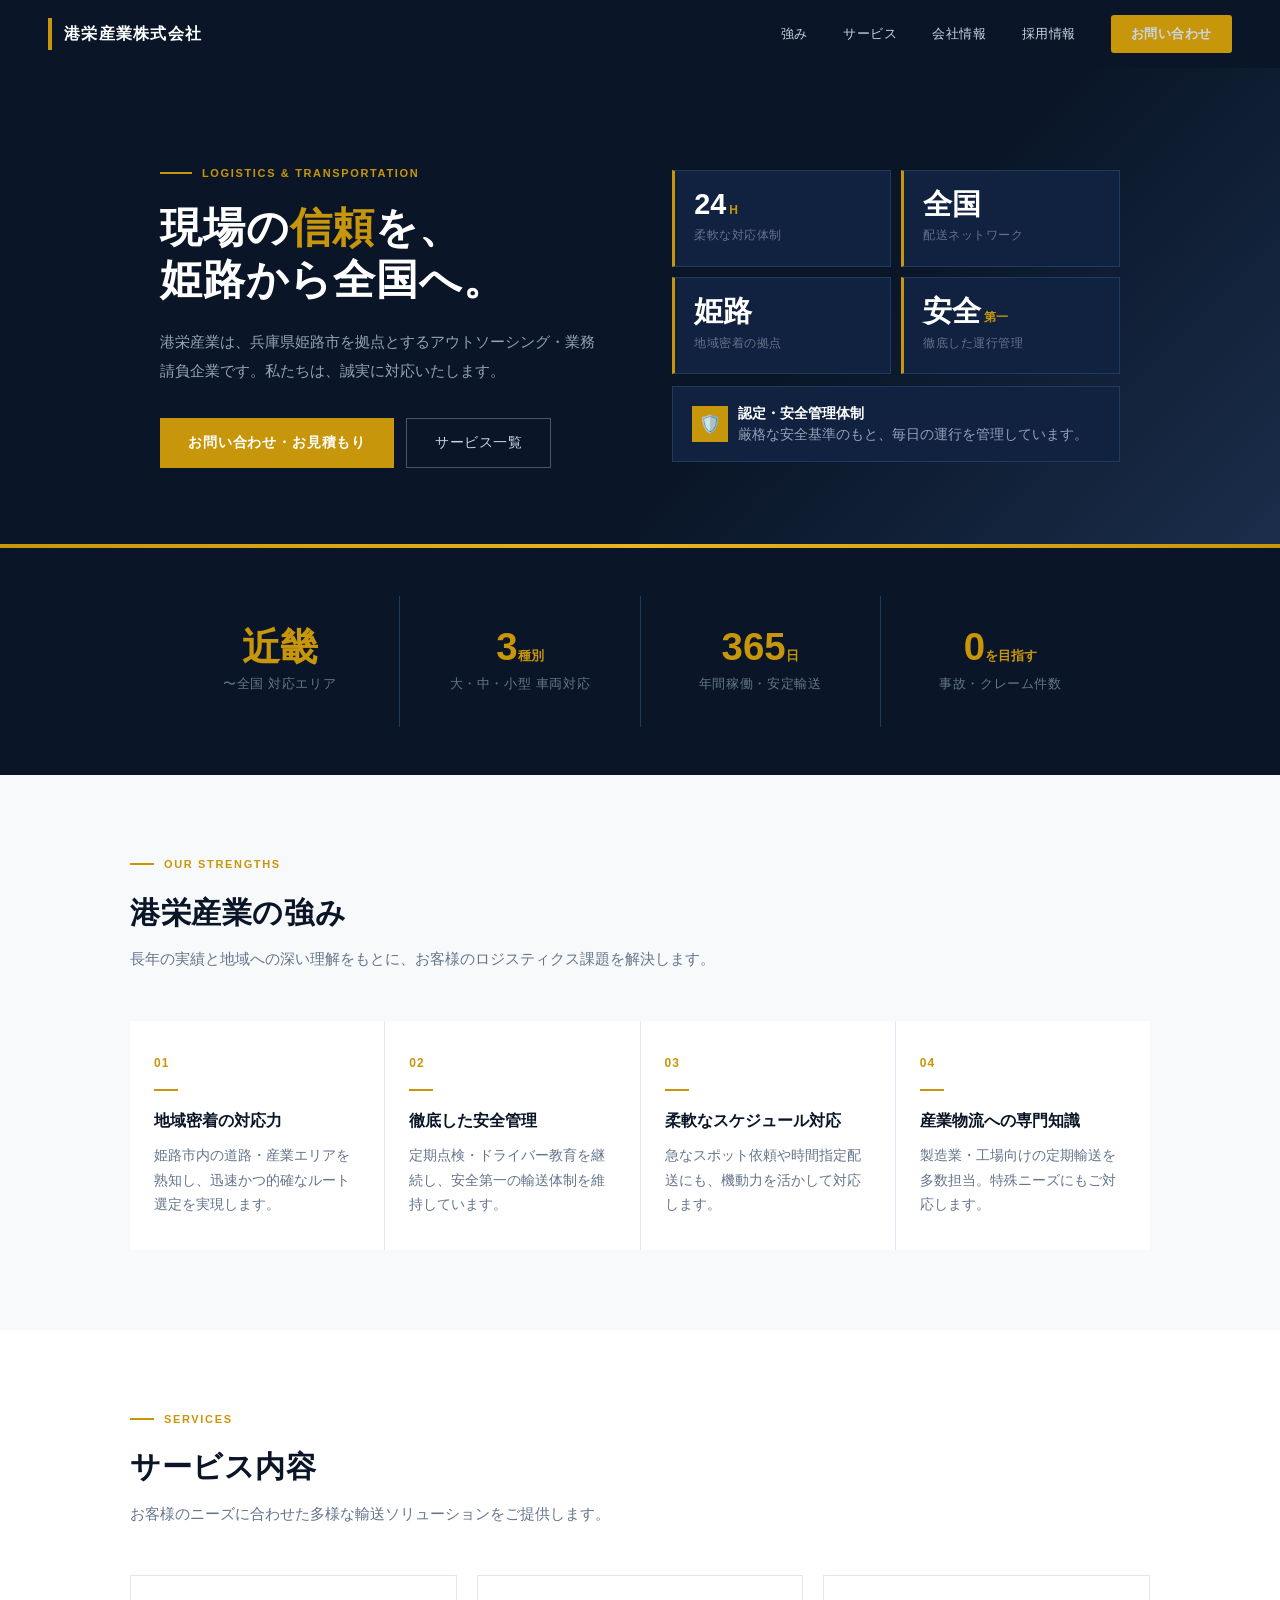
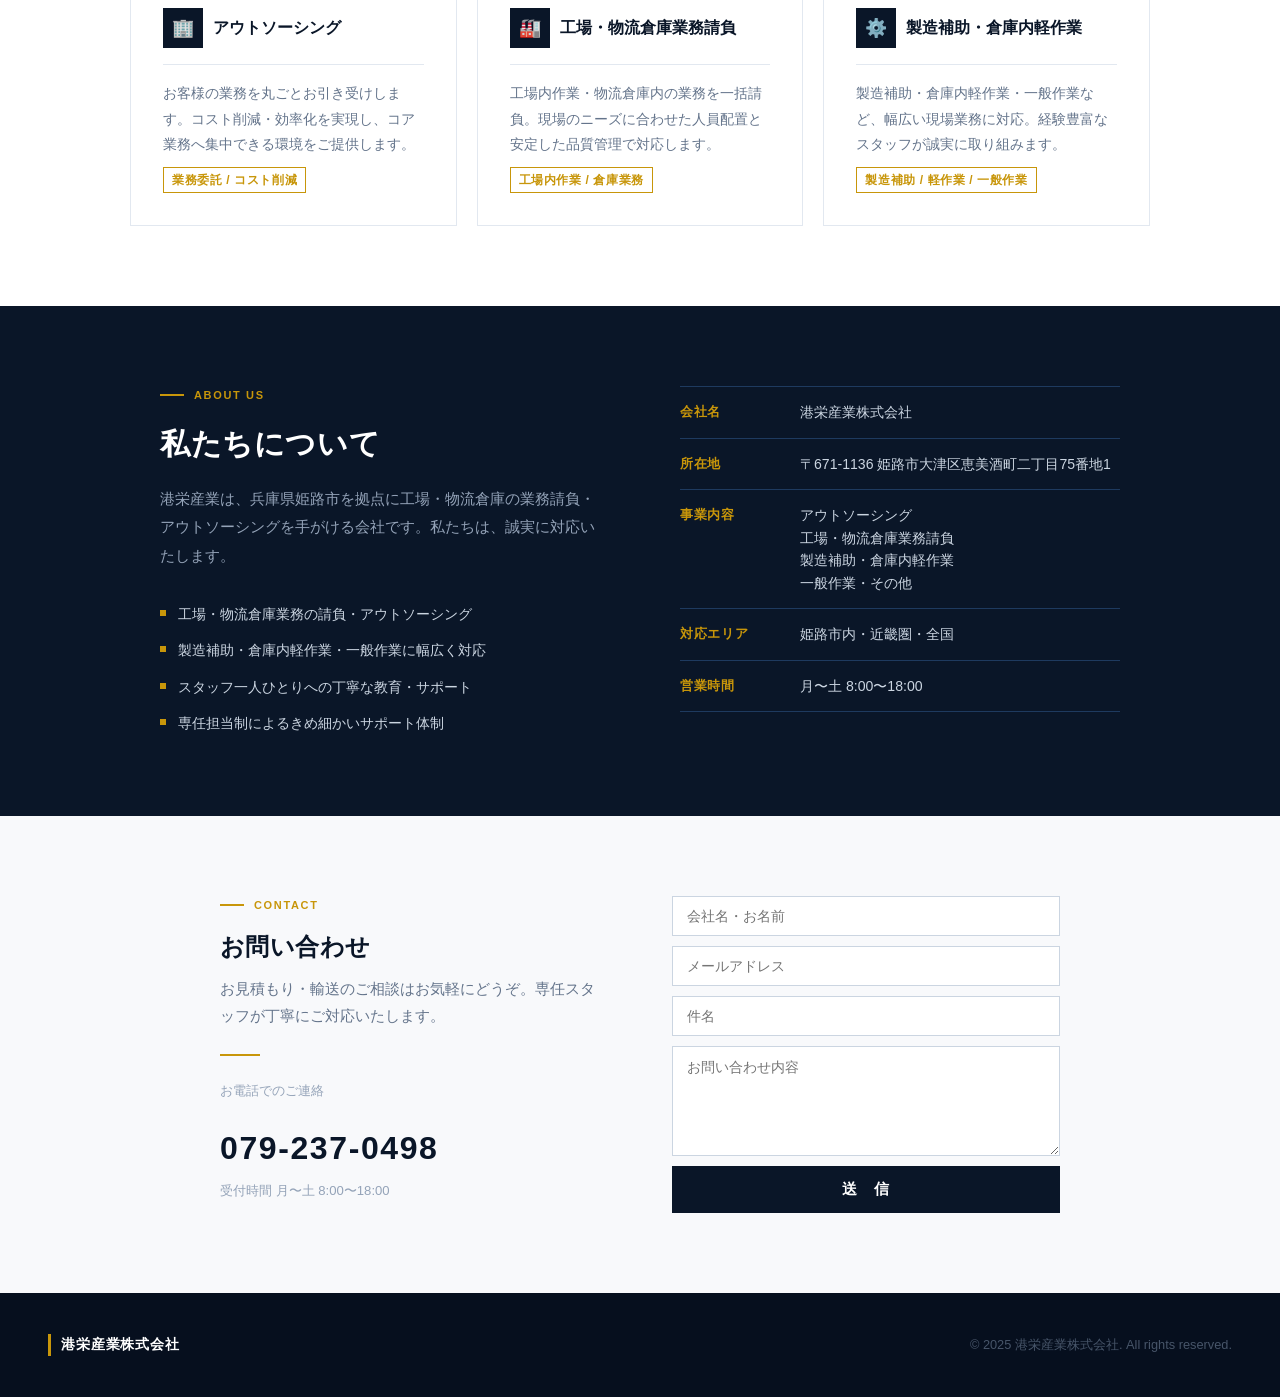
==== index.html @ df66985c "会社情報・サービス内容更新、採用ページをナビに追加" ====
<!DOCTYPE html>
<html lang="ja">
<head>
<meta charset="UTF-8">
<meta name="viewport" content="width=device-width, initial-scale=1.0">
<title>港栄産業株式会社</title>
<style>
*{margin:0;padding:0;box-sizing:border-box}
body{font-family:'Hiragino Kaku Gothic ProN','Meiryo',sans-serif;color:#1a1a1a;background:#fff;font-size:15px;line-height:1.7}
a{text-decoration:none;color:inherit}

/* NAV */
nav{position:sticky;top:0;z-index:100;background:#0A1628;display:flex;align-items:center;justify-content:space-between;padding:0 3rem;height:68px}
.nav-logo{display:flex;align-items:center;gap:12px}
.nav-logo .bar{width:4px;height:32px;background:#C8960A}
.nav-logo span{font-size:16px;font-weight:700;color:#fff;letter-spacing:.08em}
.nav-links{display:flex;gap:2.2rem;align-items:center}
.nav-links a{font-size:13px;color:#CBD5E1;letter-spacing:.04em;transition:color .2s}
.nav-links a:hover{color:#fff}
.nav-cta{background:#C8960A;color:#fff;padding:8px 20px;border-radius:3px;font-size:13px;font-weight:700;letter-spacing:.04em;transition:background .2s}
.nav-cta:hover{background:#A87808;color:#fff}

/* HERO */
.hero{background:#0A1628;padding:6rem 3rem 5rem;position:relative;overflow:hidden}
.hero-bg-lines{position:absolute;inset:0;opacity:.06}
.hero-accent{position:absolute;top:0;right:0;width:50%;height:100%;background:linear-gradient(135deg,transparent 40%,#1a2d4a 100%)}
.hero-stripe{position:absolute;bottom:0;left:0;right:0;height:4px;background:linear-gradient(90deg,#C8960A 0%,#E8B420 50%,#C8960A 100%)}
.hero-inner{position:relative;z-index:1;max-width:960px;margin:0 auto;display:grid;grid-template-columns:1fr 1fr;gap:4rem;align-items:center}
.hero-eyebrow{display:flex;align-items:center;gap:10px;margin-bottom:1.2rem}
.hero-eyebrow span{font-size:11px;color:#C8960A;font-weight:700;letter-spacing:.15em;text-transform:uppercase}
.hero-eyebrow::before{content:'';display:block;width:32px;height:2px;background:#C8960A}
.hero h1{font-size:2.6rem;font-weight:800;line-height:1.25;color:#fff;letter-spacing:.02em;margin-bottom:1.4rem}
.hero h1 em{color:#C8960A;font-style:normal}
.hero-desc{font-size:.95rem;color:#94A3B8;line-height:1.9;margin-bottom:2rem}
.hero-btns{display:flex;gap:12px;flex-wrap:wrap}
.btn-gold{background:#C8960A;color:#fff;padding:13px 28px;font-size:14px;font-weight:700;letter-spacing:.06em;border:none;cursor:pointer;transition:background .2s}
.btn-gold:hover{background:#A87808}
.btn-ghost{border:1px solid #475569;color:#CBD5E1;padding:12px 28px;font-size:14px;letter-spacing:.04em;transition:border-color .2s,color .2s}
.btn-ghost:hover{border-color:#CBD5E1;color:#fff}
.hero-visual{display:flex;flex-direction:column;gap:12px}
.hero-stat-cards{display:grid;grid-template-columns:1fr 1fr;gap:10px}
.hsc{background:#112240;border:1px solid #1E3A5F;padding:1.2rem;border-left:3px solid #C8960A}
.hsc-num{font-size:1.8rem;font-weight:800;color:#fff;line-height:1}
.hsc-unit{font-size:.75rem;color:#C8960A;font-weight:700;margin-left:3px}
.hsc-label{font-size:.78rem;color:#64748B;margin-top:4px;letter-spacing:.04em}
.hero-badge-row{background:#112240;border:1px solid #1E3A5F;padding:1rem 1.2rem;display:flex;align-items:center;gap:10px}
.hbr-icon{width:36px;height:36px;background:#C8960A;display:flex;align-items:center;justify-content:center;font-size:18px;flex-shrink:0}
.hbr-text{font-size:.85rem;color:#94A3B8;line-height:1.5}
.hbr-text strong{color:#fff;display:block;font-size:.9rem}

/* DIVIDER */
.divider-bar{height:4px;background:#0A1628}

/* SECTION BASE */
section{padding:5rem 3rem}
.section-eyebrow{display:flex;align-items:center;gap:10px;margin-bottom:.8rem}
.section-eyebrow span{font-size:11px;color:#C8960A;font-weight:700;letter-spacing:.15em;text-transform:uppercase}
.section-eyebrow::before{content:'';display:block;width:24px;height:2px;background:#C8960A}
.section-title{font-size:1.9rem;font-weight:800;color:#0A1628;margin-bottom:.5rem;letter-spacing:.02em}
.section-sub{font-size:.93rem;color:#64748B;line-height:1.8}
.inner{max-width:1020px;margin:0 auto}

/* NUMBERS BAND */
.numbers-band{background:#0A1628;padding:3rem}
.numbers-inner{max-width:960px;margin:0 auto;display:grid;grid-template-columns:repeat(4,1fr);gap:1px;background:#1E3A5F}
.nb-item{background:#0A1628;padding:2rem 1.5rem;text-align:center}
.nb-num{font-size:2.4rem;font-weight:800;color:#C8960A;line-height:1}
.nb-unit{font-size:.8rem;color:#C8960A;font-weight:700}
.nb-label{font-size:.8rem;color:#64748B;margin-top:6px;letter-spacing:.05em}

/* FEATURES */
.features{background:#F8F9FB}
.features-grid{display:grid;grid-template-columns:repeat(4,1fr);gap:1px;background:#E2E8F0;margin-top:3rem}
.fc{background:#fff;padding:2rem 1.5rem}
.fc-num{font-size:.75rem;font-weight:800;color:#C8960A;letter-spacing:.1em;margin-bottom:1rem}
.fc-title{font-size:1rem;font-weight:700;color:#0A1628;margin-bottom:.6rem}
.fc-desc{font-size:.85rem;color:#64748B;line-height:1.8}
.fc-line{width:24px;height:2px;background:#C8960A;margin-bottom:1rem}

/* SERVICES */
.services{background:#fff}
.services-grid{display:grid;grid-template-columns:repeat(3,1fr);gap:20px;margin-top:3rem}
.sv{border:1px solid #E2E8F0;padding:2rem}
.sv-head{display:flex;align-items:center;gap:10px;margin-bottom:1rem;padding-bottom:1rem;border-bottom:1px solid #E2E8F0}
.sv-icon{width:40px;height:40px;background:#0A1628;display:flex;align-items:center;justify-content:center;font-size:18px;flex-shrink:0}
.sv-name{font-size:1rem;font-weight:700;color:#0A1628;line-height:1.3}
.sv-desc{font-size:.87rem;color:#64748B;line-height:1.8}
.sv-tag{display:inline-block;font-size:.75rem;font-weight:700;color:#C8960A;border:1px solid #C8960A;padding:2px 8px;margin-top:10px;letter-spacing:.05em}

/* ABOUT */
.about{background:#0A1628;padding:5rem 3rem}
.about-inner{max-width:960px;margin:0 auto;display:grid;grid-template-columns:1fr 1fr;gap:5rem;align-items:start}
.about .section-eyebrow span{color:#C8960A}
.about .section-eyebrow::before{background:#C8960A}
.about .section-title{color:#fff}
.about-desc{font-size:.93rem;color:#94A3B8;line-height:1.9;margin-top:1rem}
.about-list{margin-top:2rem;display:flex;flex-direction:column;gap:12px}
.al-item{display:flex;gap:12px;align-items:flex-start}
.al-dot{width:6px;height:6px;background:#C8960A;margin-top:8px;flex-shrink:0}
.al-text{font-size:.9rem;color:#CBD5E1;line-height:1.7}
.about-table{border-top:1px solid #1E3A5F}
.at-row{display:grid;grid-template-columns:120px 1fr;border-bottom:1px solid #1E3A5F;padding:14px 0}
.at-th{font-size:.82rem;color:#C8960A;font-weight:700;letter-spacing:.05em}
.at-td{font-size:.88rem;color:#CBD5E1;line-height:1.6}

/* CONTACT */
.contact{background:#F8F9FB;padding:5rem 3rem}
.contact-inner{max-width:840px;margin:0 auto;display:grid;grid-template-columns:1fr 1fr;gap:4rem;align-items:start}
.contact-info .section-title{font-size:1.5rem}
.contact-tel{font-size:2rem;font-weight:800;color:#0A1628;margin:1.2rem 0 .3rem;letter-spacing:.05em}
.contact-tel-sub{font-size:.82rem;color:#94A3B8}
.contact-divider{width:40px;height:2px;background:#C8960A;margin:1.5rem 0}
.form-group{display:flex;flex-direction:column;gap:10px}
.form-group input,.form-group textarea{padding:11px 14px;border:1px solid #CBD5E1;font-size:.9rem;font-family:inherit;color:#1a1a1a;background:#fff;transition:border-color .2s;border-radius:0}
.form-group input:focus,.form-group textarea:focus{outline:none;border-color:#0A1628}
.form-group textarea{height:110px;resize:vertical}
.form-submit{background:#0A1628;color:#fff;padding:13px;font-size:.95rem;font-weight:700;letter-spacing:.06em;cursor:pointer;border:none;width:100%;transition:background .2s}
.form-submit:hover{background:#C8960A}

/* FOOTER */
footer{background:#060F1E;color:#475569;padding:2.5rem 3rem;display:flex;justify-content:space-between;align-items:center;flex-wrap:wrap;gap:1rem}
.f-logo{display:flex;align-items:center;gap:10px}
.f-bar{width:3px;height:22px;background:#C8960A}
.f-name{font-size:14px;font-weight:700;color:#fff;letter-spacing:.06em}
.f-copy{font-size:.8rem}

@media(max-width:768px){
  .hero-inner,.about-inner,.contact-inner{grid-template-columns:1fr}
  .numbers-inner{grid-template-columns:repeat(2,1fr)}
  .features-grid{grid-template-columns:1fr 1fr}
  .services-grid{grid-template-columns:1fr}
  nav .nav-links{display:none}
  .hero{padding:4rem 1.5rem 3.5rem}
  section{padding:3.5rem 1.5rem}
}
</style>
</head>
<body>

<!-- NAV -->
<nav>
  <div class="nav-logo">
    <div class="bar"></div>
    <span>港栄産業株式会社</span>
  </div>
  <div class="nav-links">
    <a href="#features">強み</a>
    <a href="#services">サービス</a>
    <a href="#about">会社情報</a>
    <a href="recruit.html">採用情報</a>
    <a href="#contact" class="nav-cta">お問い合わせ</a>
  </div>
</nav>

<!-- HERO -->
<div class="hero">
  <div class="hero-accent"></div>
  <div class="hero-stripe"></div>
  <div class="hero-inner">
    <div>
      <div class="hero-eyebrow"><span>Logistics &amp; Transportation</span></div>
      <h1>現場の<em>信頼</em>を、<br>姫路から全国へ。</h1>
      <p class="hero-desc">港栄産業は、兵庫県姫路市を拠点とするアウトソーシング・業務請負企業です。私たちは、誠実に対応いたします。</p>
      <div class="hero-btns">
        <a href="#contact" class="btn-gold">お問い合わせ・お見積もり</a>
        <a href="#services" class="btn-ghost">サービス一覧</a>
      </div>
    </div>
    <div class="hero-visual">
      <div class="hero-stat-cards">
        <div class="hsc">
          <div><span class="hsc-num">24</span><span class="hsc-unit">H</span></div>
          <div class="hsc-label">柔軟な対応体制</div>
        </div>
        <div class="hsc">
          <div><span class="hsc-num">全国</span></div>
          <div class="hsc-label">配送ネットワーク</div>
        </div>
        <div class="hsc">
          <div><span class="hsc-num">姫路</span></div>
          <div class="hsc-label">地域密着の拠点</div>
        </div>
        <div class="hsc">
          <div><span class="hsc-num">安全</span><span class="hsc-unit">第一</span></div>
          <div class="hsc-label">徹底した運行管理</div>
        </div>
      </div>
      <div class="hero-badge-row">
        <div class="hbr-icon">🛡️</div>
        <div class="hbr-text"><strong>認定・安全管理体制</strong>厳格な安全基準のもと、毎日の運行を管理しています。</div>
      </div>
    </div>
  </div>
</div>

<!-- NUMBERS BAND -->
<div class="numbers-band">
  <div class="numbers-inner">
    <div class="nb-item">
      <div><span class="nb-num">近畿</span></div>
      <div class="nb-label">〜全国 対応エリア</div>
    </div>
    <div class="nb-item">
      <div><span class="nb-num">3</span><span class="nb-unit">種別</span></div>
      <div class="nb-label">大・中・小型 車両対応</div>
    </div>
    <div class="nb-item">
      <div><span class="nb-num">365</span><span class="nb-unit">日</span></div>
      <div class="nb-label">年間稼働・安定輸送</div>
    </div>
    <div class="nb-item">
      <div><span class="nb-num">0</span><span class="nb-unit">を目指す</span></div>
      <div class="nb-label">事故・クレーム件数</div>
    </div>
  </div>
</div>

<!-- FEATURES -->
<section class="features" id="features">
  <div class="inner">
    <div class="section-eyebrow"><span>Our Strengths</span></div>
    <h2 class="section-title">港栄産業の強み</h2>
    <p class="section-sub">長年の実績と地域への深い理解をもとに、お客様のロジスティクス課題を解決します。</p>
    <div class="features-grid">
      <div class="fc">
        <div class="fc-num">01</div>
        <div class="fc-line"></div>
        <div class="fc-title">地域密着の対応力</div>
        <div class="fc-desc">姫路市内の道路・産業エリアを熟知し、迅速かつ的確なルート選定を実現します。</div>
      </div>
      <div class="fc">
        <div class="fc-num">02</div>
        <div class="fc-line"></div>
        <div class="fc-title">徹底した安全管理</div>
        <div class="fc-desc">定期点検・ドライバー教育を継続し、安全第一の輸送体制を維持しています。</div>
      </div>
      <div class="fc">
        <div class="fc-num">03</div>
        <div class="fc-line"></div>
        <div class="fc-title">柔軟なスケジュール対応</div>
        <div class="fc-desc">急なスポット依頼や時間指定配送にも、機動力を活かして対応します。</div>
      </div>
      <div class="fc">
        <div class="fc-num">04</div>
        <div class="fc-line"></div>
        <div class="fc-title">産業物流への専門知識</div>
        <div class="fc-desc">製造業・工場向けの定期輸送を多数担当。特殊ニーズにもご対応します。</div>
      </div>
    </div>
  </div>
</section>

<!-- SERVICES -->
<section class="services" id="services">
  <div class="inner">
    <div class="section-eyebrow"><span>Services</span></div>
    <h2 class="section-title">サービス内容</h2>
    <p class="section-sub">お客様のニーズに合わせた多様な輸送ソリューションをご提供します。</p>
    <div class="services-grid">
      <div class="sv">
        <div class="sv-head">
          <div class="sv-icon">🏢</div>
          <div class="sv-name">アウトソーシング</div>
        </div>
        <div class="sv-desc">お客様の業務を丸ごとお引き受けします。コスト削減・効率化を実現し、コア業務へ集中できる環境をご提供します。</div>
        <div class="sv-tag">業務委託 / コスト削減</div>
      </div>
      <div class="sv">
        <div class="sv-head">
          <div class="sv-icon">🏭</div>
          <div class="sv-name">工場・物流倉庫業務請負</div>
        </div>
        <div class="sv-desc">工場内作業・物流倉庫内の業務を一括請負。現場のニーズに合わせた人員配置と安定した品質管理で対応します。</div>
        <div class="sv-tag">工場内作業 / 倉庫業務</div>
      </div>
      <div class="sv">
        <div class="sv-head">
          <div class="sv-icon">⚙️</div>
          <div class="sv-name">製造補助・倉庫内軽作業</div>
        </div>
        <div class="sv-desc">製造補助・倉庫内軽作業・一般作業など、幅広い現場業務に対応。経験豊富なスタッフが誠実に取り組みます。</div>
        <div class="sv-tag">製造補助 / 軽作業 / 一般作業</div>
      </div>
    </div>
  </div>
</section>

<!-- ABOUT -->
<section class="about" id="about">
  <div class="about-inner">
    <div>
      <div class="section-eyebrow"><span>About Us</span></div>
      <h2 class="section-title">私たちについて</h2>
      <p class="about-desc">港栄産業は、兵庫県姫路市を拠点に工場・物流倉庫の業務請負・アウトソーシングを手がける会社です。私たちは、誠実に対応いたします。</p>
      <div class="about-list">
        <div class="al-item"><div class="al-dot"></div><div class="al-text">工場・物流倉庫業務の請負・アウトソーシング</div></div>
        <div class="al-item"><div class="al-dot"></div><div class="al-text">製造補助・倉庫内軽作業・一般作業に幅広く対応</div></div>
        <div class="al-item"><div class="al-dot"></div><div class="al-text">スタッフ一人ひとりへの丁寧な教育・サポート</div></div>
        <div class="al-item"><div class="al-dot"></div><div class="al-text">専任担当制によるきめ細かいサポート体制</div></div>
      </div>
    </div>
    <div>
      <div class="about-table">
        <div class="at-row"><div class="at-th">会社名</div><div class="at-td">港栄産業株式会社</div></div>
        <div class="at-row"><div class="at-th">所在地</div><div class="at-td">〒671-1136 姫路市大津区恵美酒町二丁目75番地1</div></div>
        <div class="at-row"><div class="at-th">事業内容</div><div class="at-td">アウトソーシング<br>工場・物流倉庫業務請負<br>製造補助・倉庫内軽作業<br>一般作業・その他</div></div>
        <div class="at-row"><div class="at-th">対応エリア</div><div class="at-td">姫路市内・近畿圏・全国</div></div>
        <div class="at-row"><div class="at-th">営業時間</div><div class="at-td">月〜土 8:00〜18:00</div></div>
      </div>
    </div>
  </div>
</section>

<!-- CONTACT -->
<section class="contact" id="contact">
  <div class="contact-inner">
    <div class="contact-info">
      <div class="section-eyebrow"><span>Contact</span></div>
      <h2 class="section-title">お問い合わせ</h2>
      <p class="section-sub" style="margin-top:.5rem">お見積もり・輸送のご相談はお気軽にどうぞ。専任スタッフが丁寧にご対応いたします。</p>
      <div class="contact-divider"></div>
      <p style="font-size:.82rem;color:#94A3B8">お電話でのご連絡</p>
      <div class="contact-tel">079-237-0498</div>
      <div class="contact-tel-sub">受付時間 月〜土 8:00〜18:00</div>
    </div>
    <div>
      <div class="form-group">
        <input type="text" placeholder="会社名・お名前">
        <input type="email" placeholder="メールアドレス">
        <input type="text" placeholder="件名">
        <textarea placeholder="お問い合わせ内容"></textarea>
        <button class="form-submit">送　信</button>
      </div>
    </div>
  </div>
</section>

<!-- FOOTER -->
<footer>
  <div class="f-logo">
    <div class="f-bar"></div>
    <span class="f-name">港栄産業株式会社</span>
  </div>
  <div class="f-copy">© 2025 港栄産業株式会社. All rights reserved.</div>
</footer>

</body>
</html>
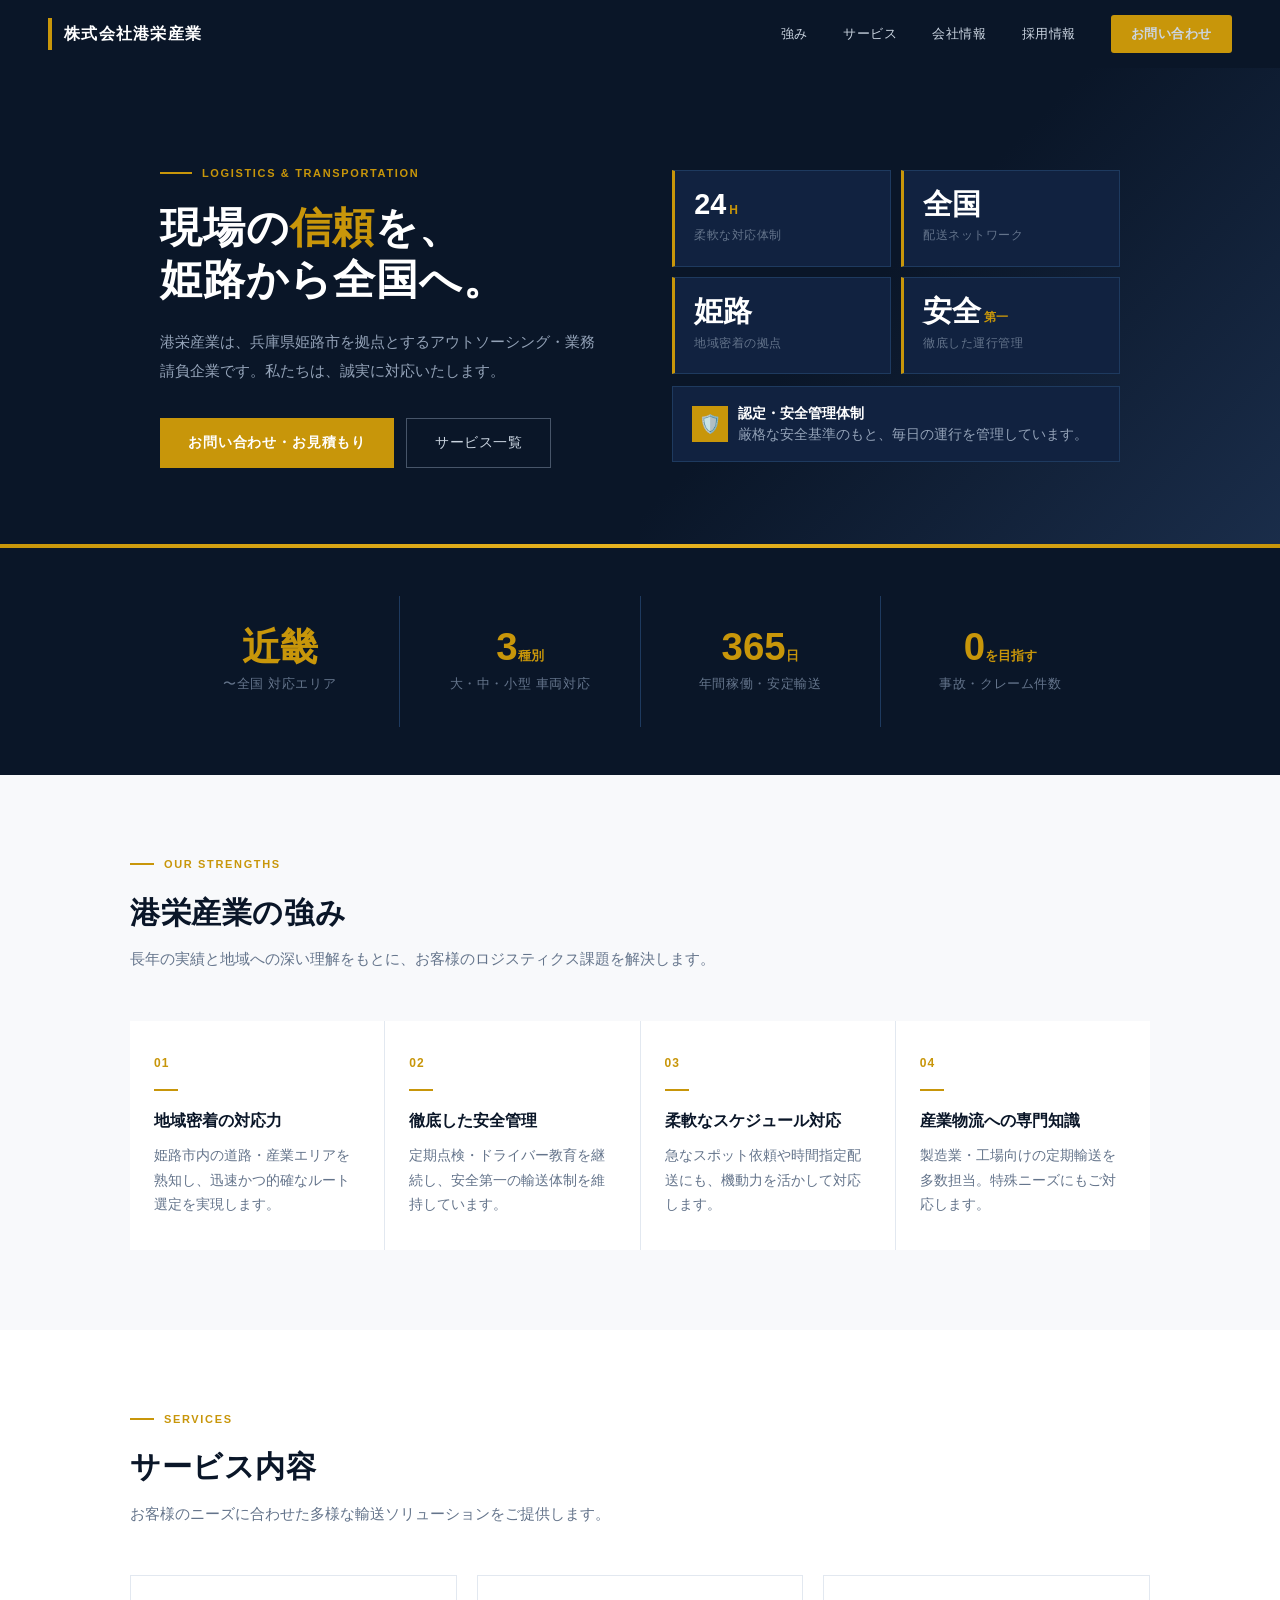
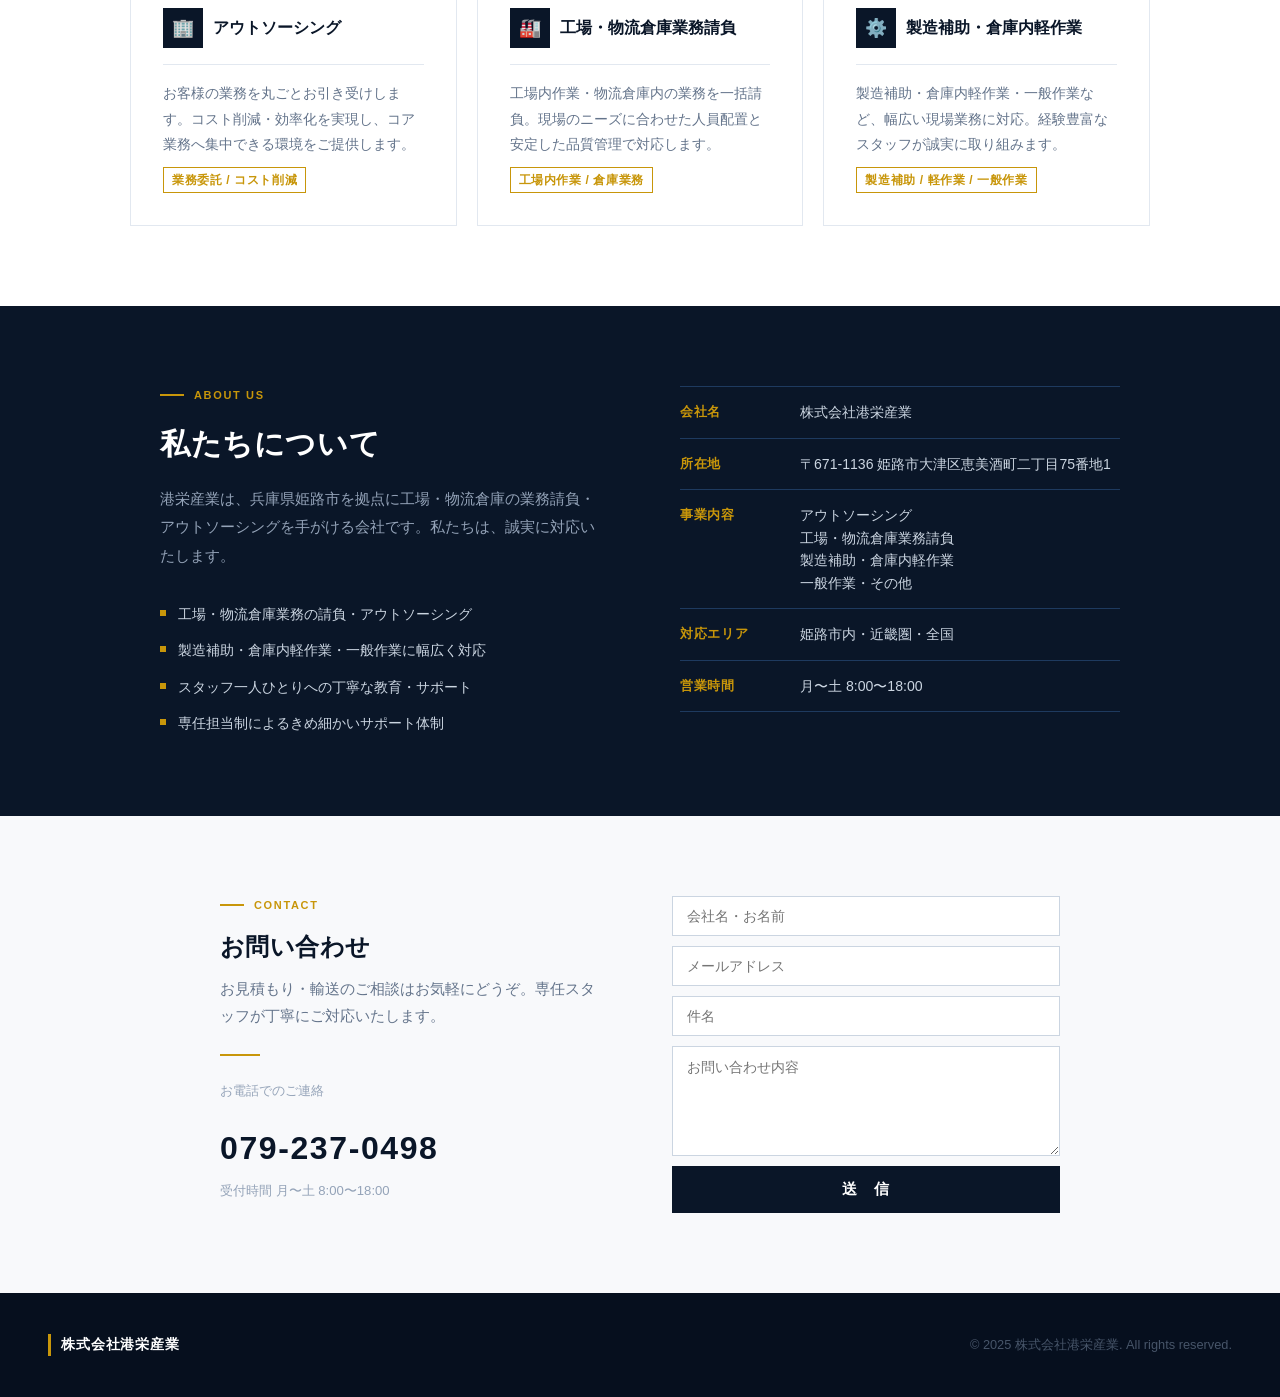
==== commit 4c84f955: "会社名を後株から前株に修正（港栄産業株式会社→株式会社港栄産業）" ====
--- a/index.html
+++ b/index.html
@@ -3,7 +3,7 @@
 <head>
 <meta charset="UTF-8">
 <meta name="viewport" content="width=device-width, initial-scale=1.0">
-<title>港栄産業株式会社</title>
+<title>株式会社港栄産業</title>
 <style>
 *{margin:0;padding:0;box-sizing:border-box}
 body{font-family:'Hiragino Kaku Gothic ProN','Meiryo',sans-serif;color:#1a1a1a;background:#fff;font-size:15px;line-height:1.7}
@@ -141,7 +141,7 @@
 <nav>
   <div class="nav-logo">
     <div class="bar"></div>
-    <span>港栄産業株式会社</span>
+    <span>株式会社港栄産業</span>
   </div>
   <div class="nav-links">
     <a href="#features">強み</a>
@@ -301,7 +301,7 @@
     </div>
     <div>
       <div class="about-table">
-        <div class="at-row"><div class="at-th">会社名</div><div class="at-td">港栄産業株式会社</div></div>
+        <div class="at-row"><div class="at-th">会社名</div><div class="at-td">株式会社港栄産業</div></div>
         <div class="at-row"><div class="at-th">所在地</div><div class="at-td">〒671-1136 姫路市大津区恵美酒町二丁目75番地1</div></div>
         <div class="at-row"><div class="at-th">事業内容</div><div class="at-td">アウトソーシング<br>工場・物流倉庫業務請負<br>製造補助・倉庫内軽作業<br>一般作業・その他</div></div>
         <div class="at-row"><div class="at-th">対応エリア</div><div class="at-td">姫路市内・近畿圏・全国</div></div>
@@ -339,9 +339,9 @@
 <footer>
   <div class="f-logo">
     <div class="f-bar"></div>
-    <span class="f-name">港栄産業株式会社</span>
-  </div>
-  <div class="f-copy">© 2025 港栄産業株式会社. All rights reserved.</div>
+    <span class="f-name">株式会社港栄産業</span>
+  </div>
+  <div class="f-copy">© 2025 株式会社港栄産業. All rights reserved.</div>
 </footer>
 
 </body>
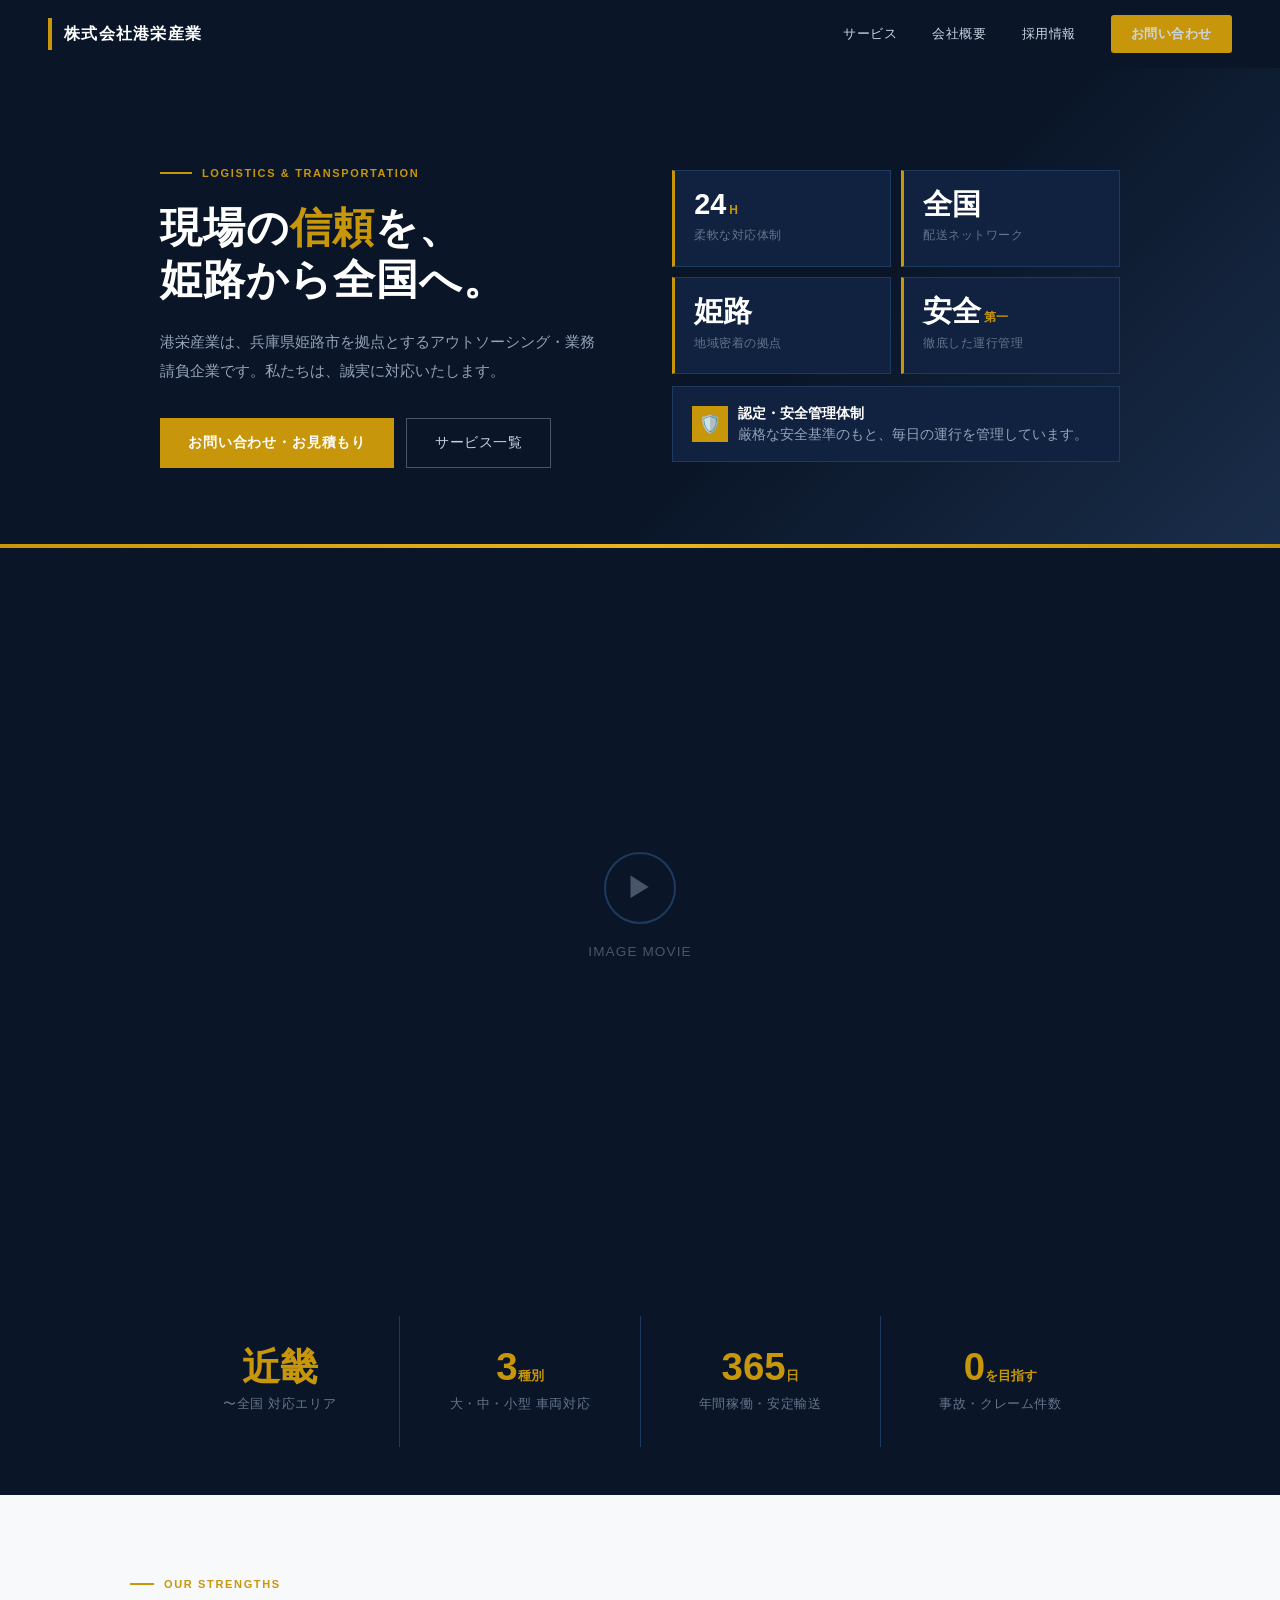
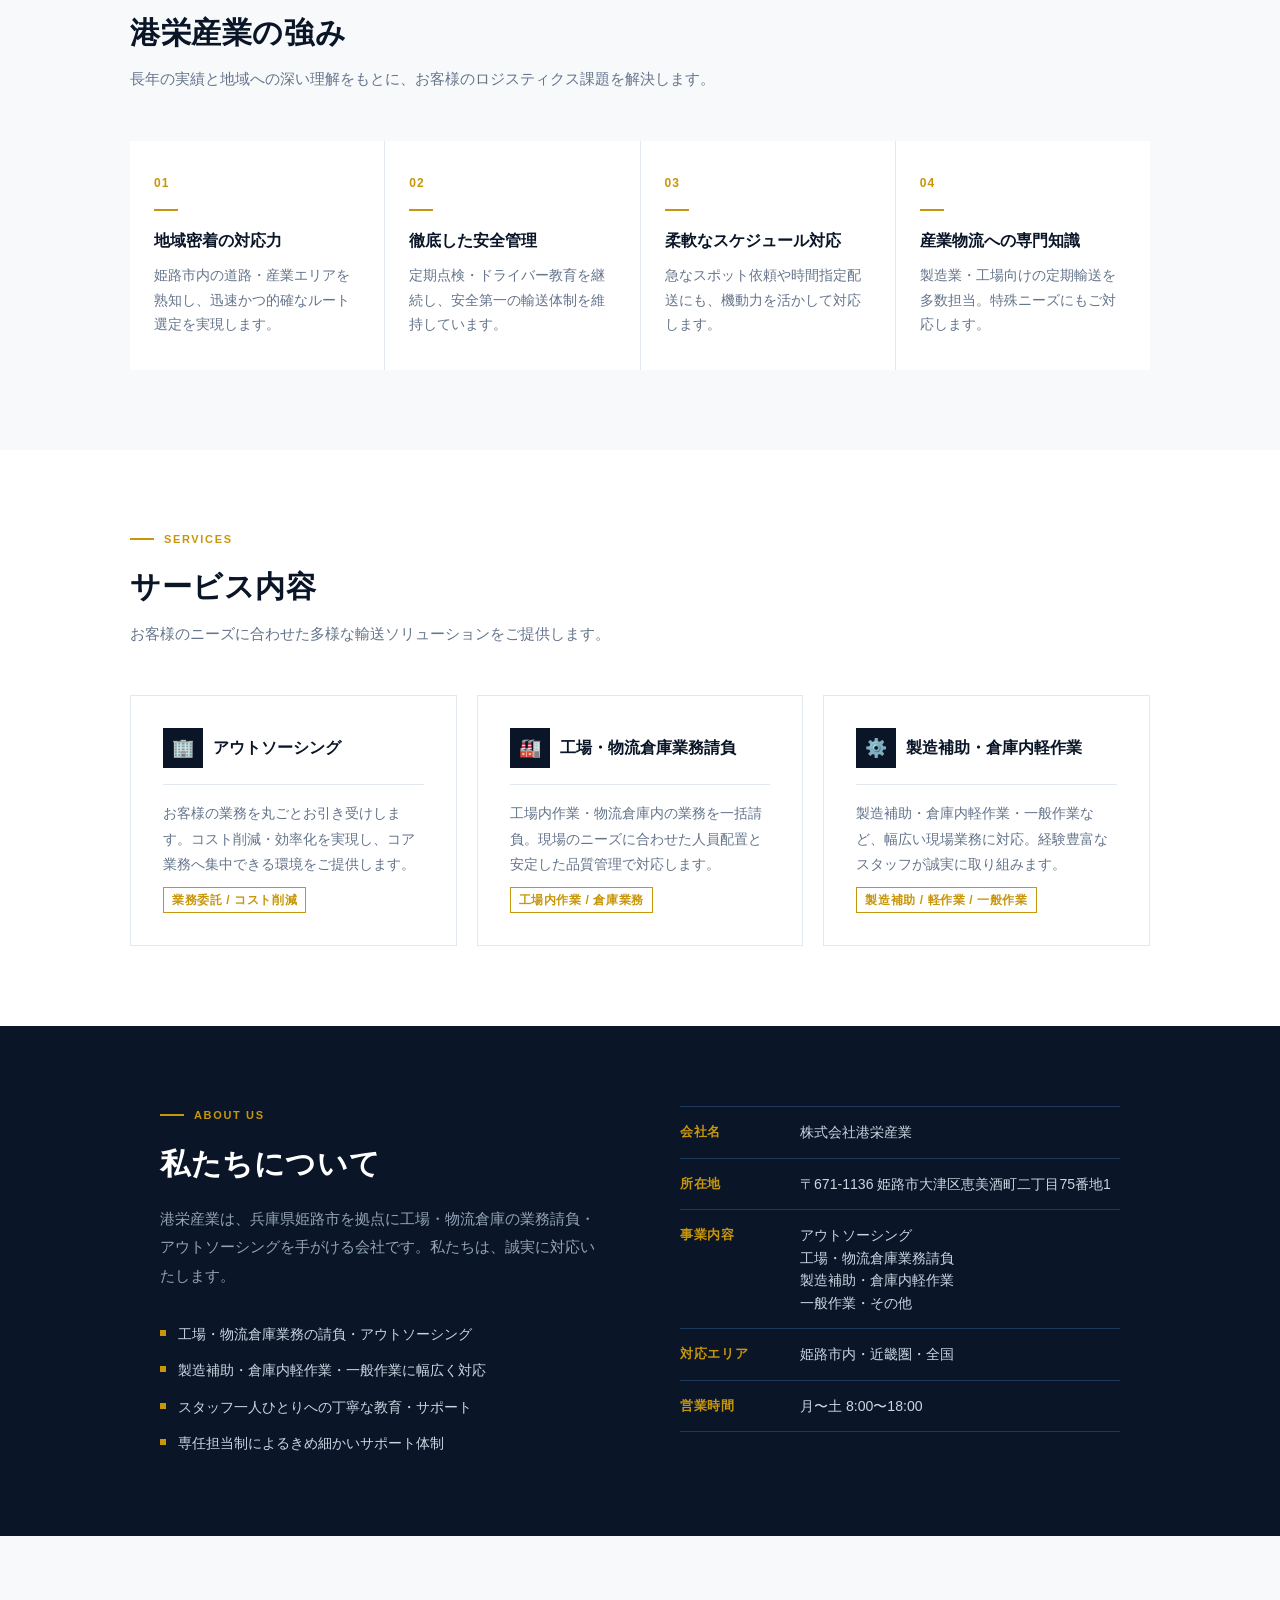
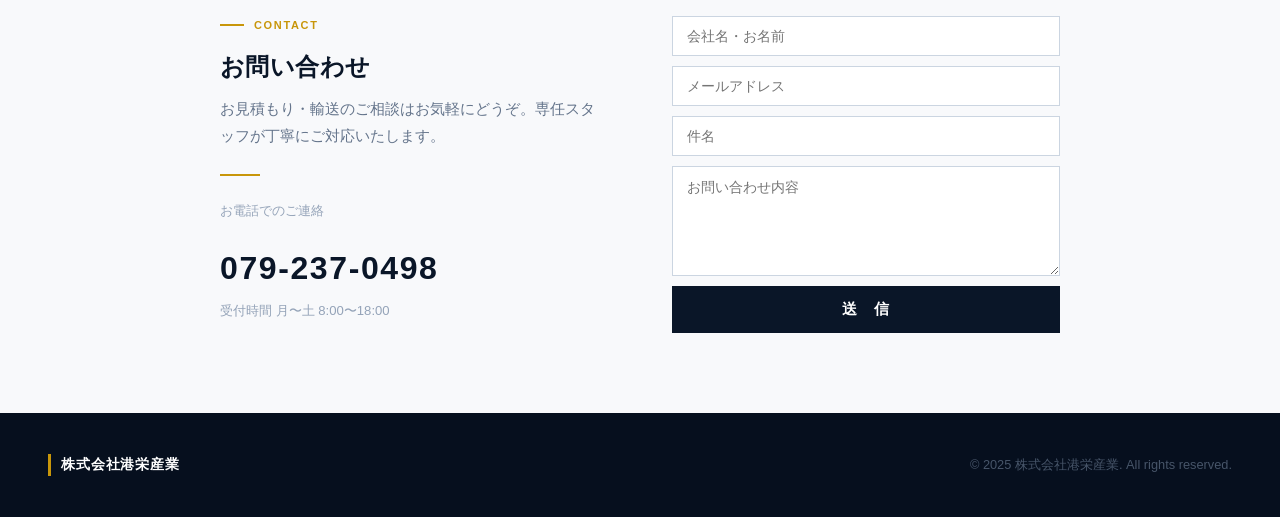
==== commit cf907545: "ナビゲーションをページリンクに統一、TOPにイメージ動画エリアを追加" ====
--- a/index.html
+++ b/index.html
@@ -48,6 +48,14 @@
 .hbr-text{font-size:.85rem;color:#94A3B8;line-height:1.5}
 .hbr-text strong{color:#fff;display:block;font-size:.9rem}
 
+/* VIDEO */
+.video-section{background:#060F1E;padding:0}
+.video-wrapper{position:relative;width:100%;aspect-ratio:16/9;background:#0A1628;overflow:hidden;display:flex;align-items:center;justify-content:center}
+.video-wrapper video{width:100%;height:100%;object-fit:cover;display:block}
+.video-placeholder{position:absolute;inset:0;display:flex;flex-direction:column;align-items:center;justify-content:center;gap:16px;color:#475569;pointer-events:none}
+.video-placeholder .vp-icon{width:72px;height:72px;border:2px solid #1E3A5F;border-radius:50%;display:flex;align-items:center;justify-content:center;font-size:28px}
+.video-placeholder p{font-size:.85rem;letter-spacing:.08em}
+
 /* DIVIDER */
 .divider-bar{height:4px;background:#0A1628}
 
@@ -144,11 +152,10 @@
     <span>株式会社港栄産業</span>
   </div>
   <div class="nav-links">
-    <a href="#features">強み</a>
-    <a href="#services">サービス</a>
-    <a href="#about">会社情報</a>
+    <a href="service.html">サービス</a>
+    <a href="company.html">会社概要</a>
     <a href="recruit.html">採用情報</a>
-    <a href="#contact" class="nav-cta">お問い合わせ</a>
+    <a href="contact.html" class="nav-cta">お問い合わせ</a>
   </div>
 </nav>
 
@@ -162,8 +169,8 @@
       <h1>現場の<em>信頼</em>を、<br>姫路から全国へ。</h1>
       <p class="hero-desc">港栄産業は、兵庫県姫路市を拠点とするアウトソーシング・業務請負企業です。私たちは、誠実に対応いたします。</p>
       <div class="hero-btns">
-        <a href="#contact" class="btn-gold">お問い合わせ・お見積もり</a>
-        <a href="#services" class="btn-ghost">サービス一覧</a>
+        <a href="contact.html" class="btn-gold">お問い合わせ・お見積もり</a>
+        <a href="service.html" class="btn-ghost">サービス一覧</a>
       </div>
     </div>
     <div class="hero-visual">
@@ -189,6 +196,18 @@
         <div class="hbr-icon">🛡️</div>
         <div class="hbr-text"><strong>認定・安全管理体制</strong>厳格な安全基準のもと、毎日の運行を管理しています。</div>
       </div>
+    </div>
+  </div>
+</div>
+
+<!-- VIDEO -->
+<div class="video-section">
+  <div class="video-wrapper">
+    <!-- 動画ファイルをここに配置してください -->
+    <!-- <video src="movie.mp4" autoplay muted loop playsinline></video> -->
+    <div class="video-placeholder">
+      <div class="vp-icon">▶</div>
+      <p>IMAGE MOVIE</p>
     </div>
   </div>
 </div>
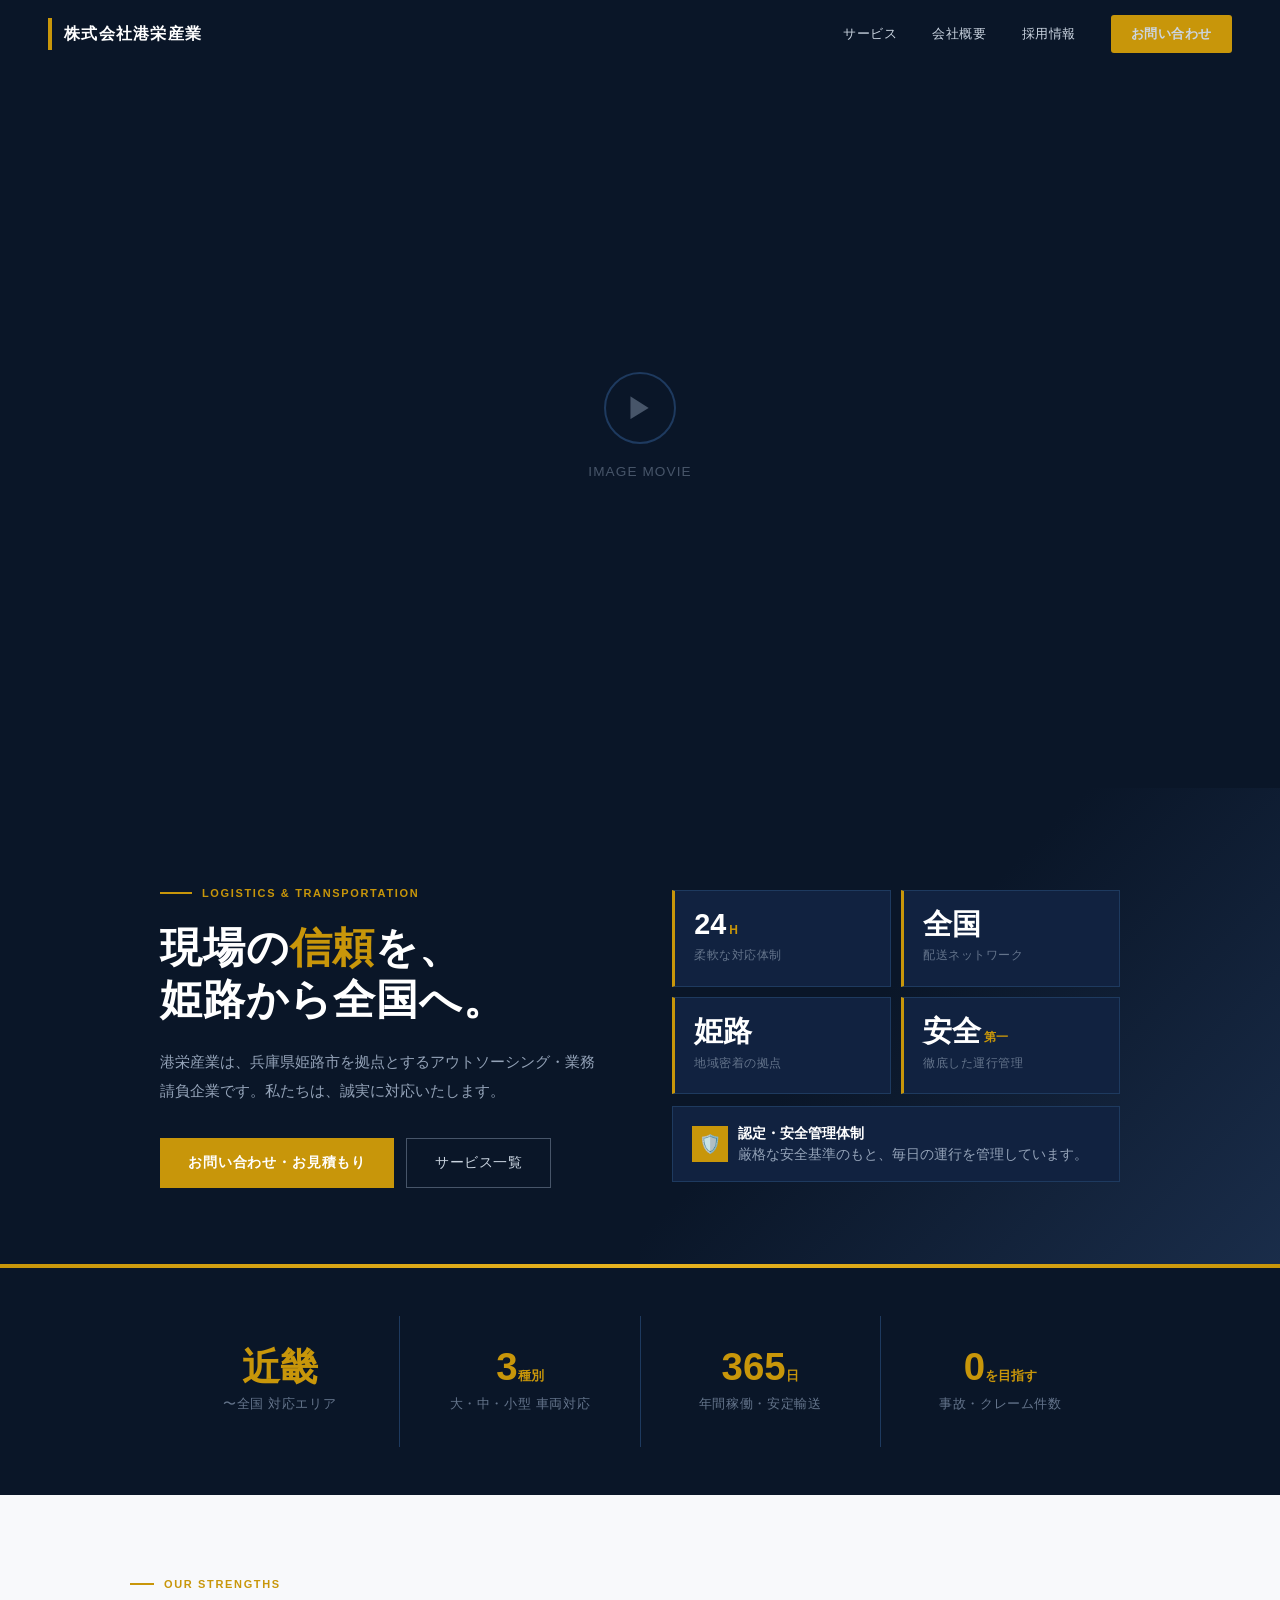
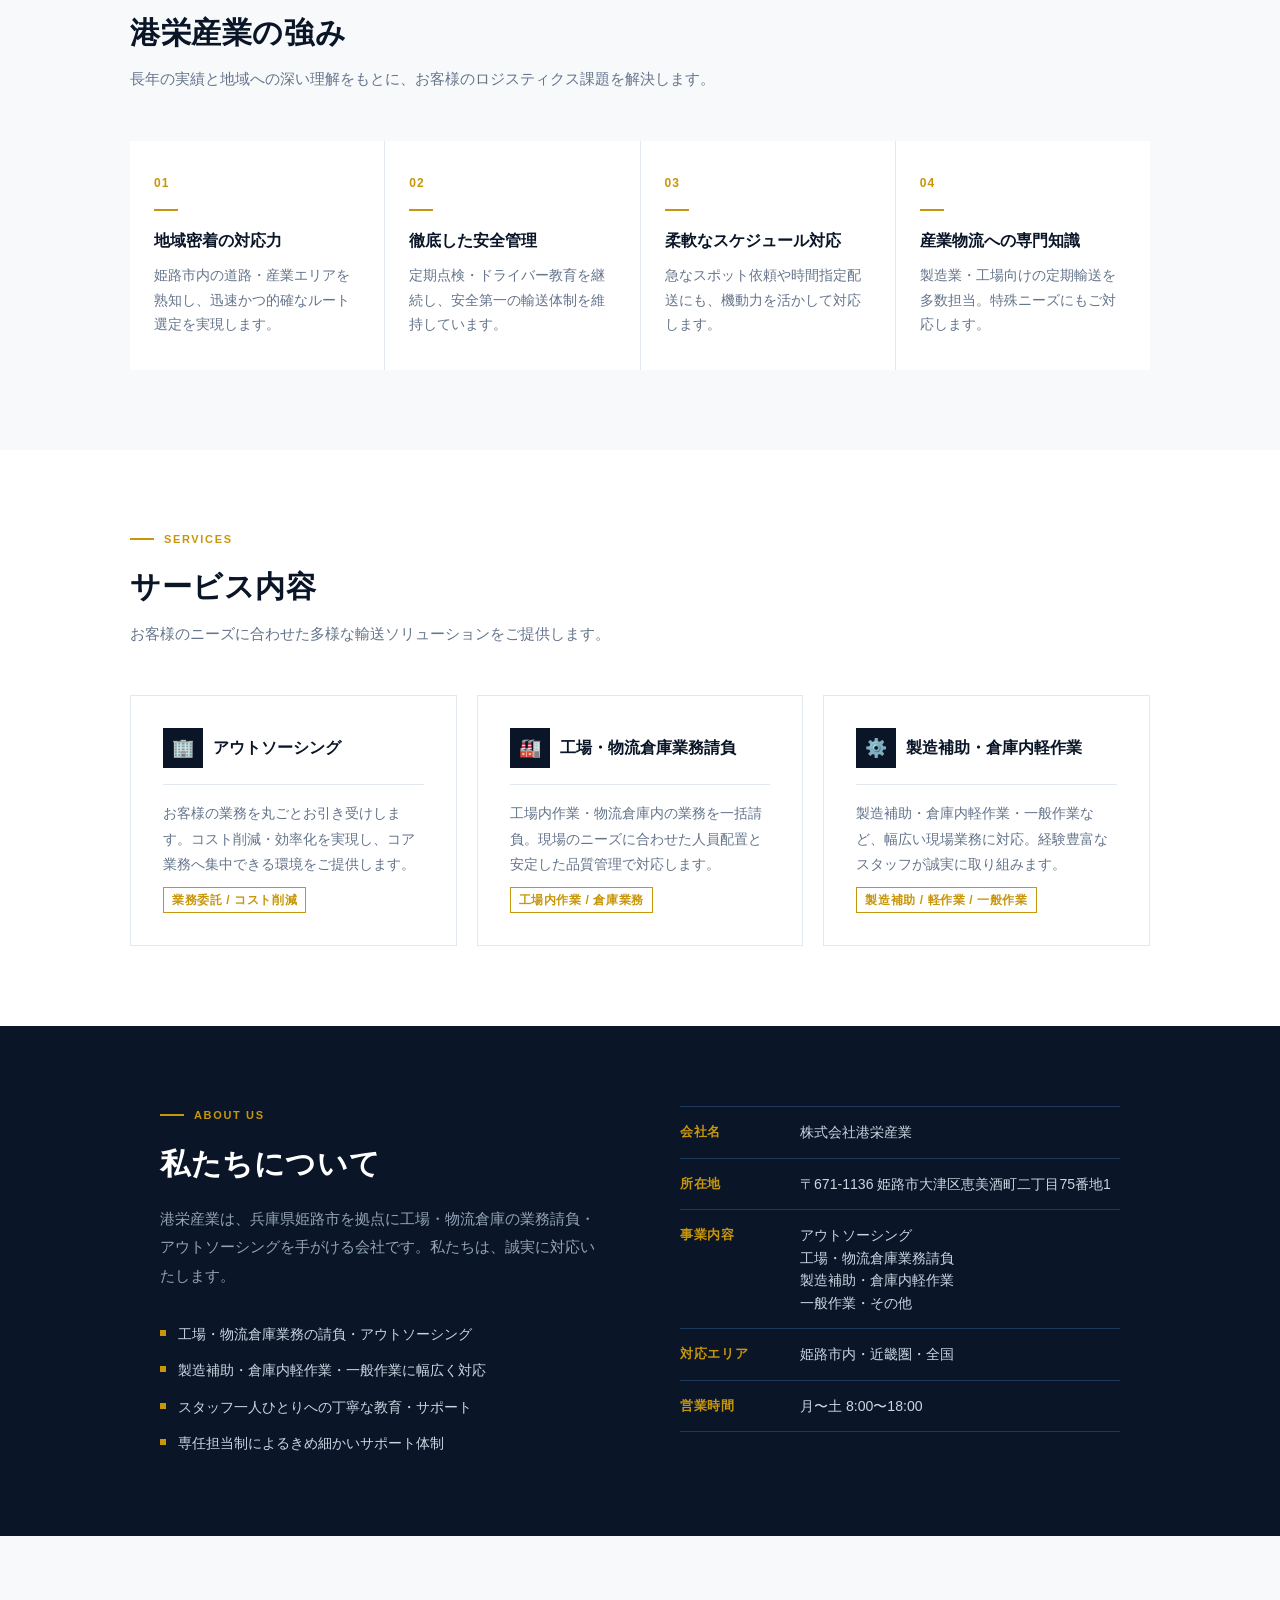
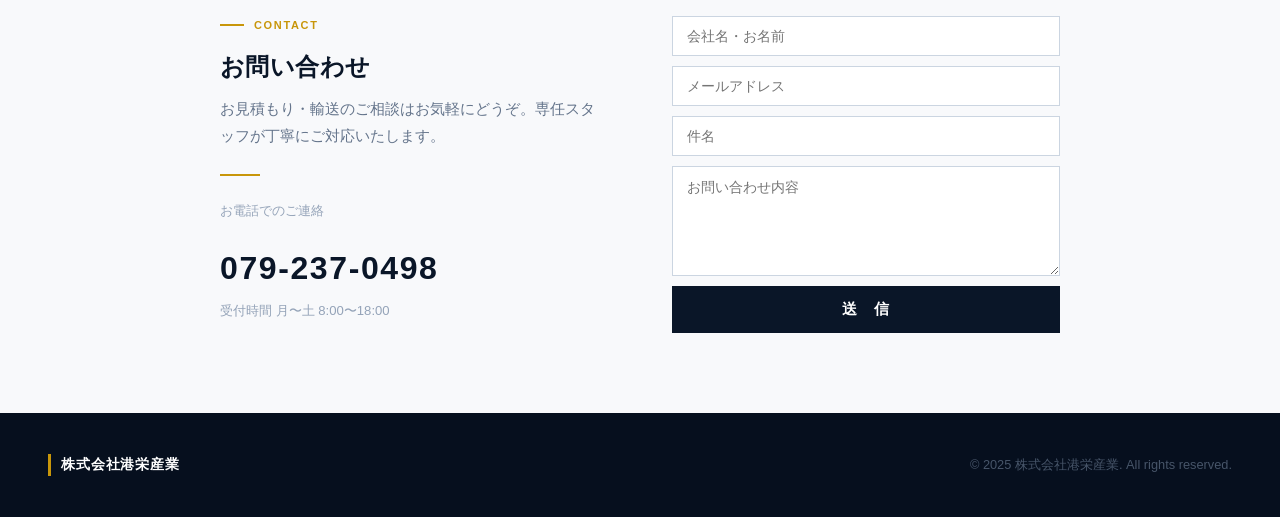
==== commit 24410351: "動画エリアをナビ直下に移動、ロゴにホームリンク追加、ハンバーガーメニュー実装" ====
--- a/index.html
+++ b/index.html
@@ -132,12 +132,23 @@
 .f-name{font-size:14px;font-weight:700;color:#fff;letter-spacing:.06em}
 .f-copy{font-size:.8rem}
 
+.hamburger{display:none;flex-direction:column;gap:5px;cursor:pointer;padding:6px;background:none;border:none}
+.hamburger span{display:block;width:22px;height:2px;background:#fff;transition:all .3s}
+.hamburger.open span:nth-child(1){transform:translateY(7px) rotate(45deg)}
+.hamburger.open span:nth-child(2){opacity:0}
+.hamburger.open span:nth-child(3){transform:translateY(-7px) rotate(-45deg)}
+.mobile-menu{display:none;position:absolute;top:68px;left:0;right:0;background:#0A1628;flex-direction:column;padding:0 2rem;border-top:1px solid #1E3A5F;z-index:99}
+.mobile-menu a{font-size:14px;color:#CBD5E1;padding:.9rem 0;border-bottom:1px solid #1E3A5F;display:block}
+.mobile-menu a:last-child{border-bottom:none;color:#C8960A;font-weight:700}
+.mobile-menu.open{display:flex}
+
 @media(max-width:768px){
   .hero-inner,.about-inner,.contact-inner{grid-template-columns:1fr}
   .numbers-inner{grid-template-columns:repeat(2,1fr)}
   .features-grid{grid-template-columns:1fr 1fr}
   .services-grid{grid-template-columns:1fr}
   nav .nav-links{display:none}
+  .hamburger{display:flex}
   .hero{padding:4rem 1.5rem 3.5rem}
   section{padding:3.5rem 1.5rem}
 }
@@ -147,17 +158,36 @@
 
 <!-- NAV -->
 <nav>
-  <div class="nav-logo">
+  <a href="index.html" class="nav-logo">
     <div class="bar"></div>
     <span>株式会社港栄産業</span>
-  </div>
+  </a>
   <div class="nav-links">
     <a href="service.html">サービス</a>
     <a href="company.html">会社概要</a>
     <a href="recruit.html">採用情報</a>
     <a href="contact.html" class="nav-cta">お問い合わせ</a>
   </div>
+  <button class="hamburger" id="hamburger" aria-label="メニュー"><span></span><span></span><span></span></button>
 </nav>
+<div class="mobile-menu" id="mobile-menu">
+  <a href="service.html">サービス</a>
+  <a href="company.html">会社概要</a>
+  <a href="recruit.html">採用情報</a>
+  <a href="contact.html">お問い合わせ</a>
+</div>
+
+<!-- VIDEO -->
+<div class="video-section">
+  <div class="video-wrapper">
+    <!-- 動画ファイルをここに配置してください -->
+    <!-- <video src="movie.mp4" autoplay muted loop playsinline></video> -->
+    <div class="video-placeholder">
+      <div class="vp-icon">▶</div>
+      <p>IMAGE MOVIE</p>
+    </div>
+  </div>
+</div>
 
 <!-- HERO -->
 <div class="hero">
@@ -200,18 +230,6 @@
   </div>
 </div>
 
-<!-- VIDEO -->
-<div class="video-section">
-  <div class="video-wrapper">
-    <!-- 動画ファイルをここに配置してください -->
-    <!-- <video src="movie.mp4" autoplay muted loop playsinline></video> -->
-    <div class="video-placeholder">
-      <div class="vp-icon">▶</div>
-      <p>IMAGE MOVIE</p>
-    </div>
-  </div>
-</div>
-
 <!-- NUMBERS BAND -->
 <div class="numbers-band">
   <div class="numbers-inner">
@@ -363,5 +381,10 @@
   <div class="f-copy">© 2025 株式会社港栄産業. All rights reserved.</div>
 </footer>
 
+<script>
+const btn=document.getElementById('hamburger');
+const menu=document.getElementById('mobile-menu');
+btn.addEventListener('click',()=>{btn.classList.toggle('open');menu.classList.toggle('open');});
+</script>
 </body>
 </html>
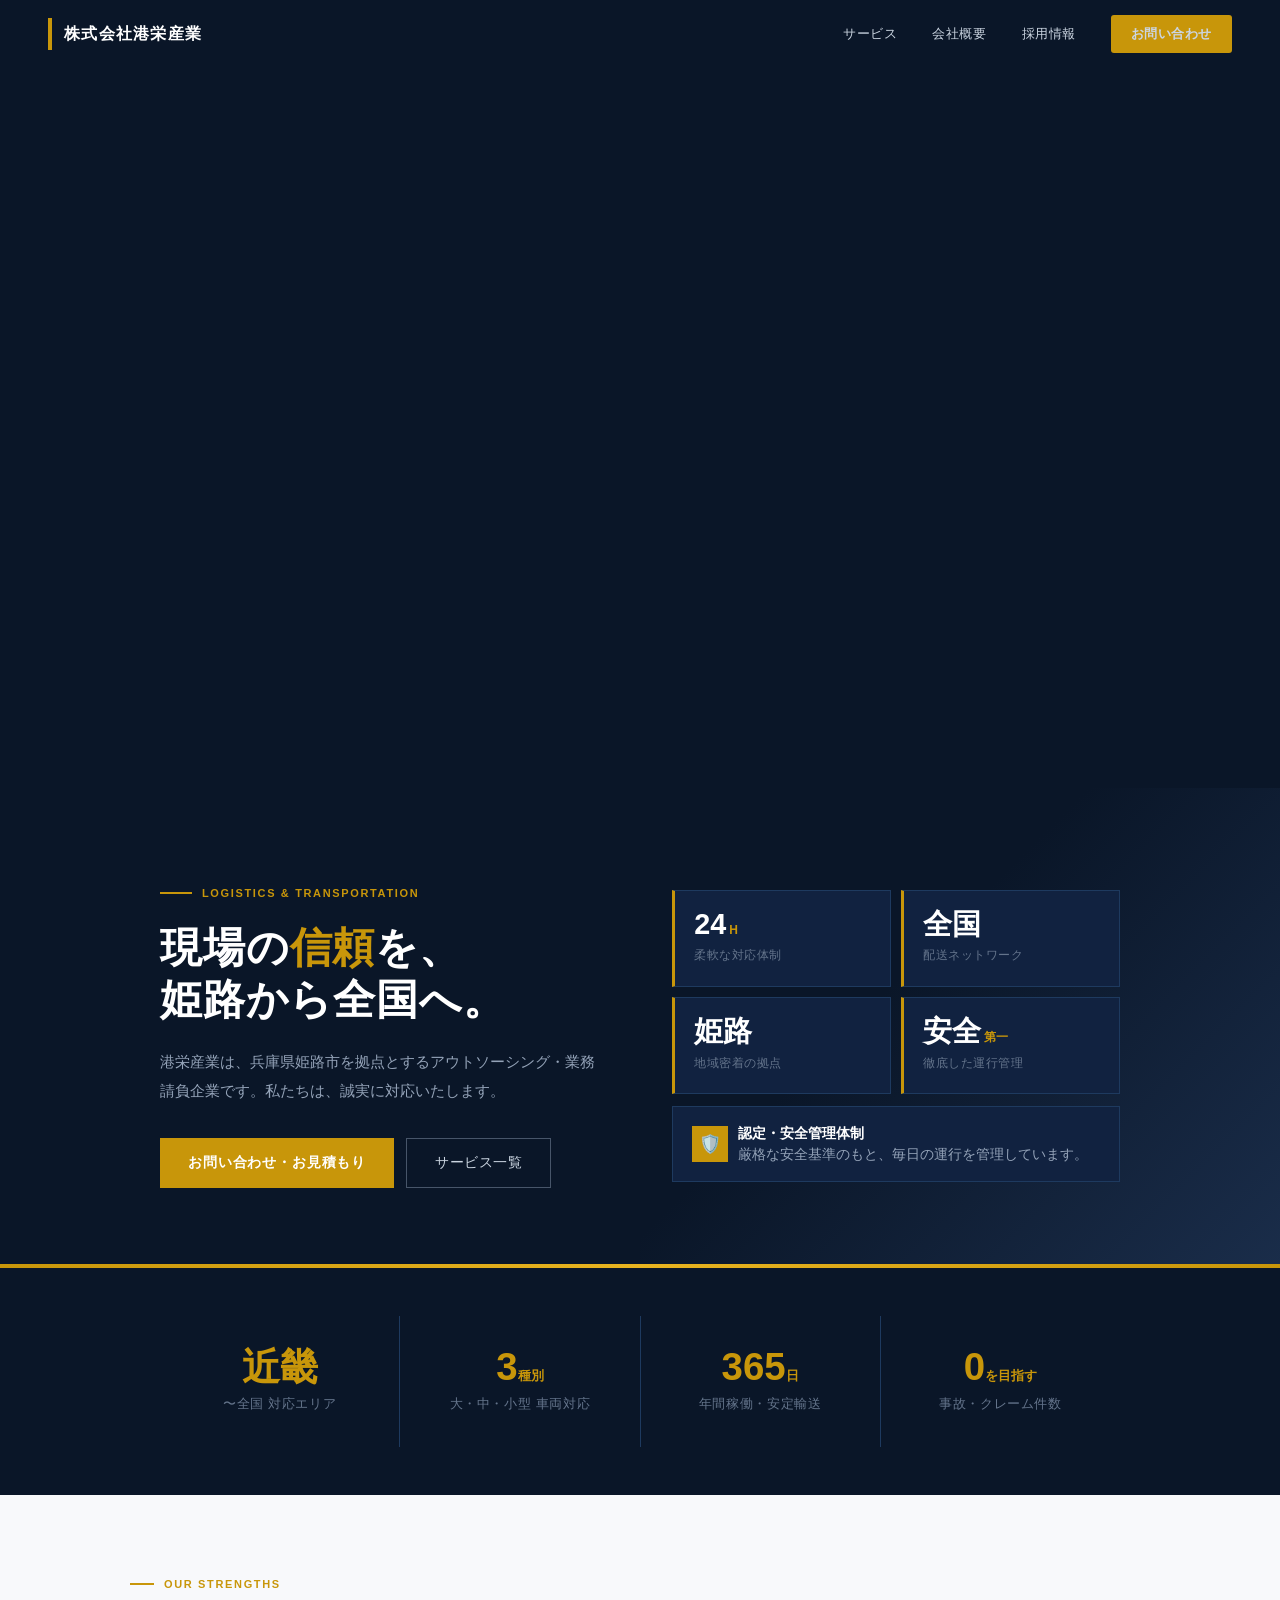
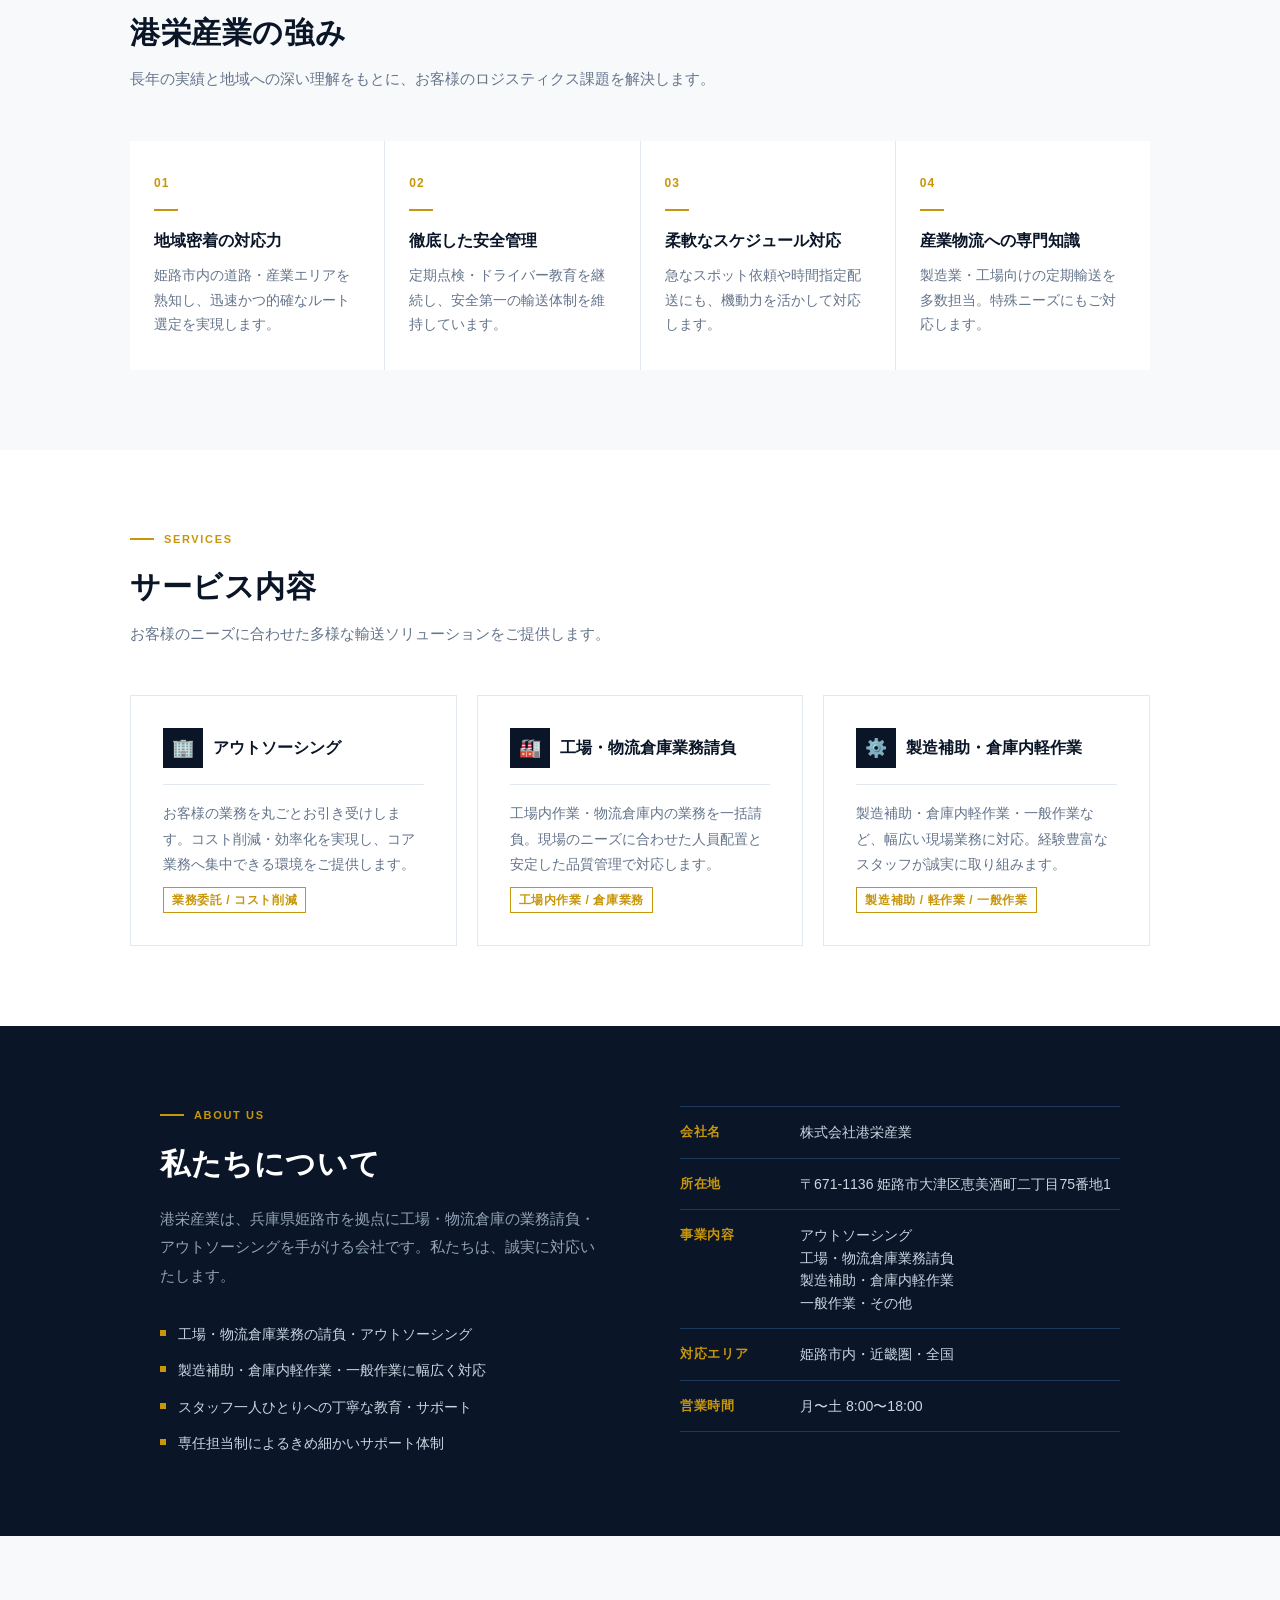
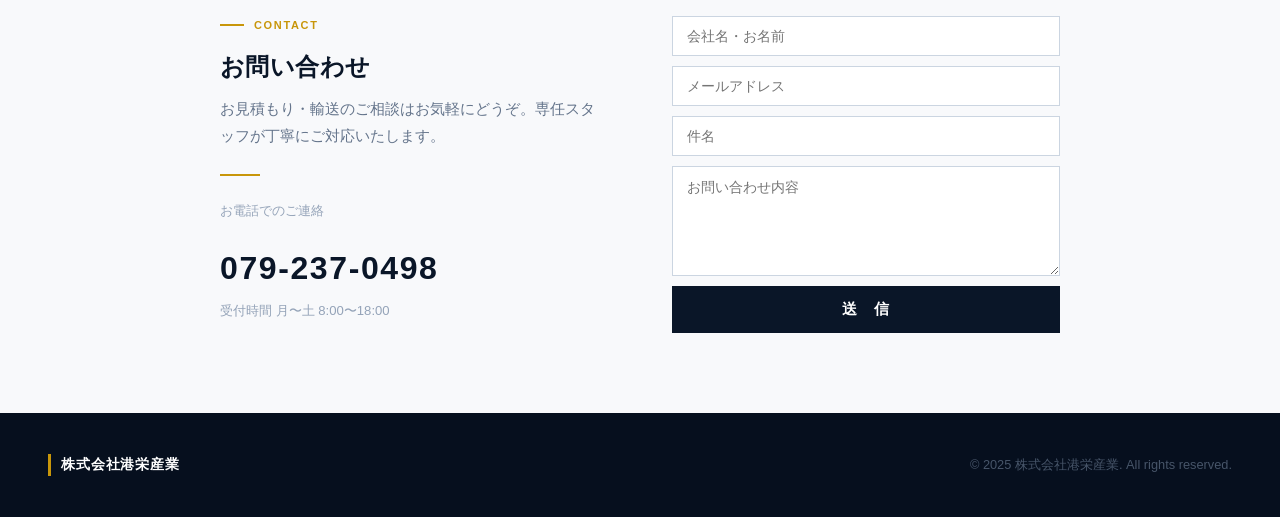
==== commit 75a49042: "TOPにイメージムービーを組み込み（自動再生・ループ）" ====
--- a/index.html
+++ b/index.html
@@ -180,12 +180,7 @@
 <!-- VIDEO -->
 <div class="video-section">
   <div class="video-wrapper">
-    <!-- 動画ファイルをここに配置してください -->
-    <!-- <video src="movie.mp4" autoplay muted loop playsinline></video> -->
-    <div class="video-placeholder">
-      <div class="vp-icon">▶</div>
-      <p>IMAGE MOVIE</p>
-    </div>
+    <video src="TOPムービー.mp4" autoplay muted loop playsinline></video>
   </div>
 </div>
 
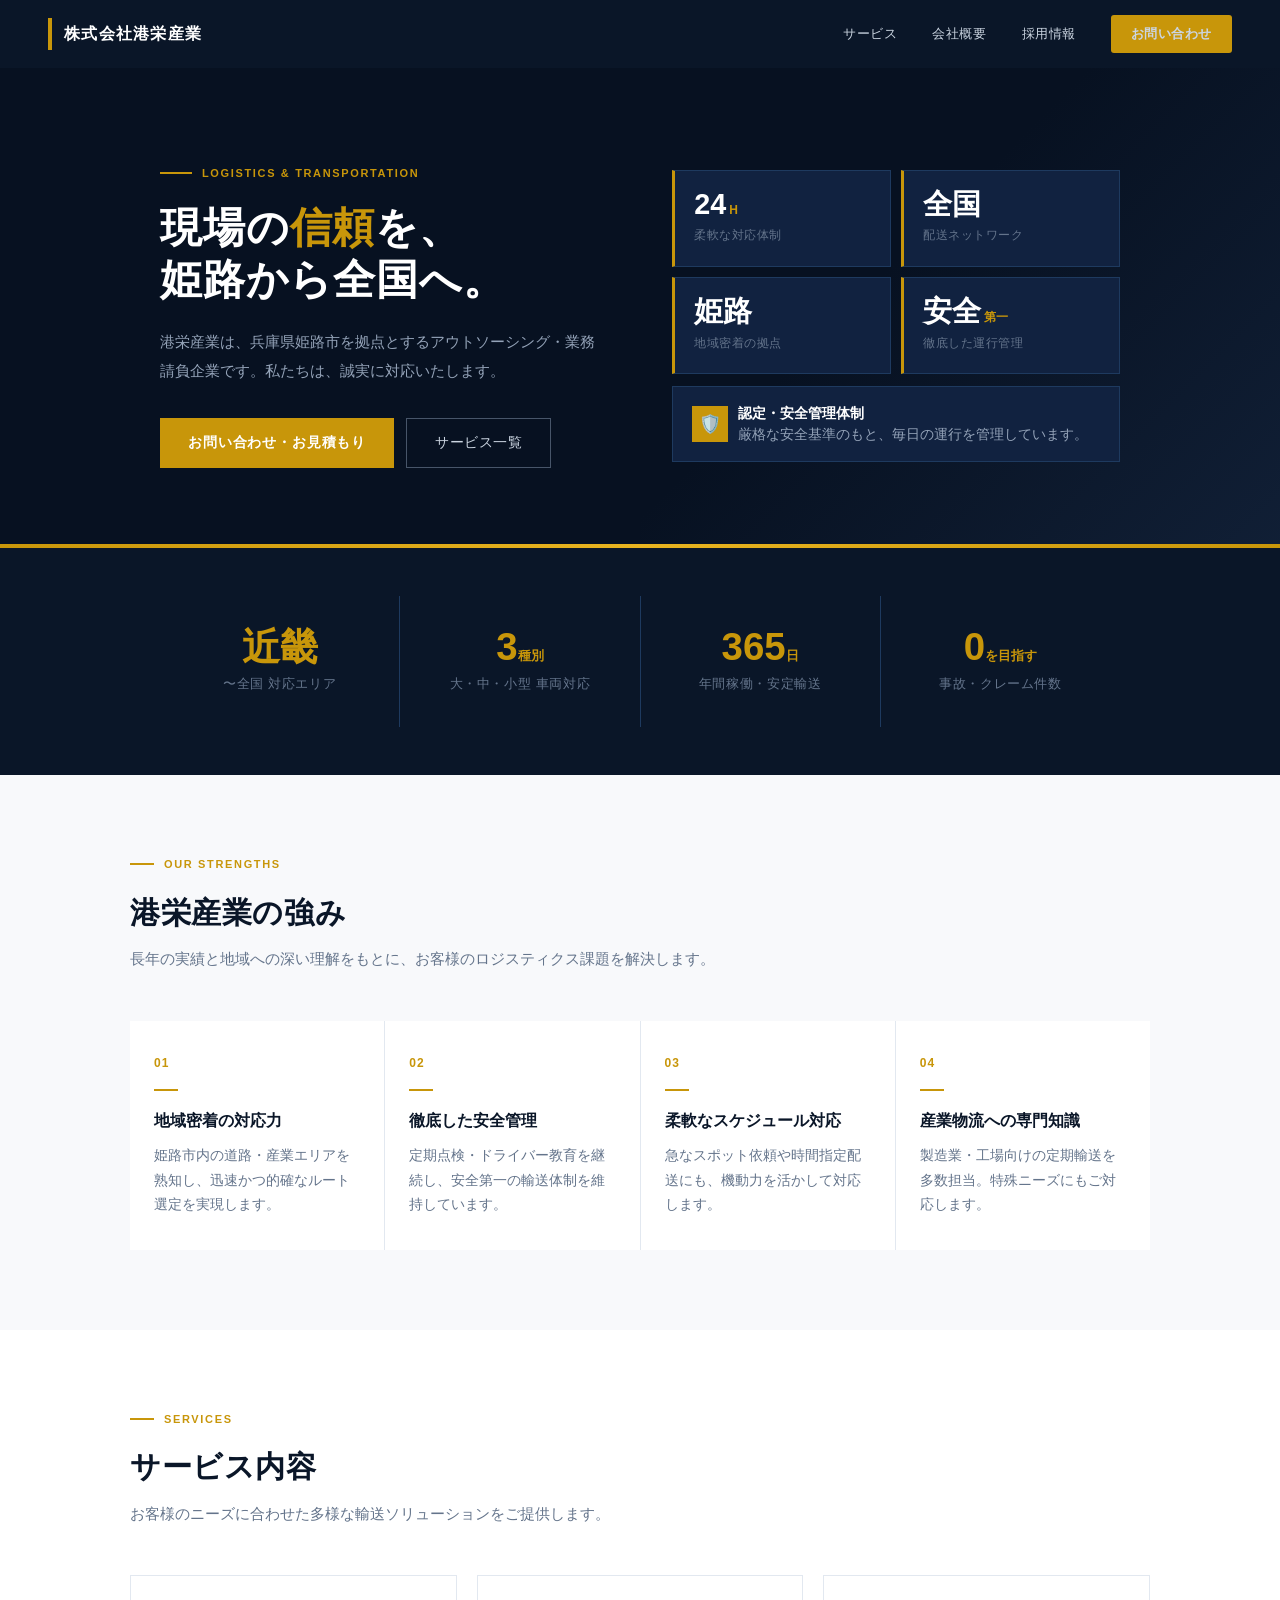
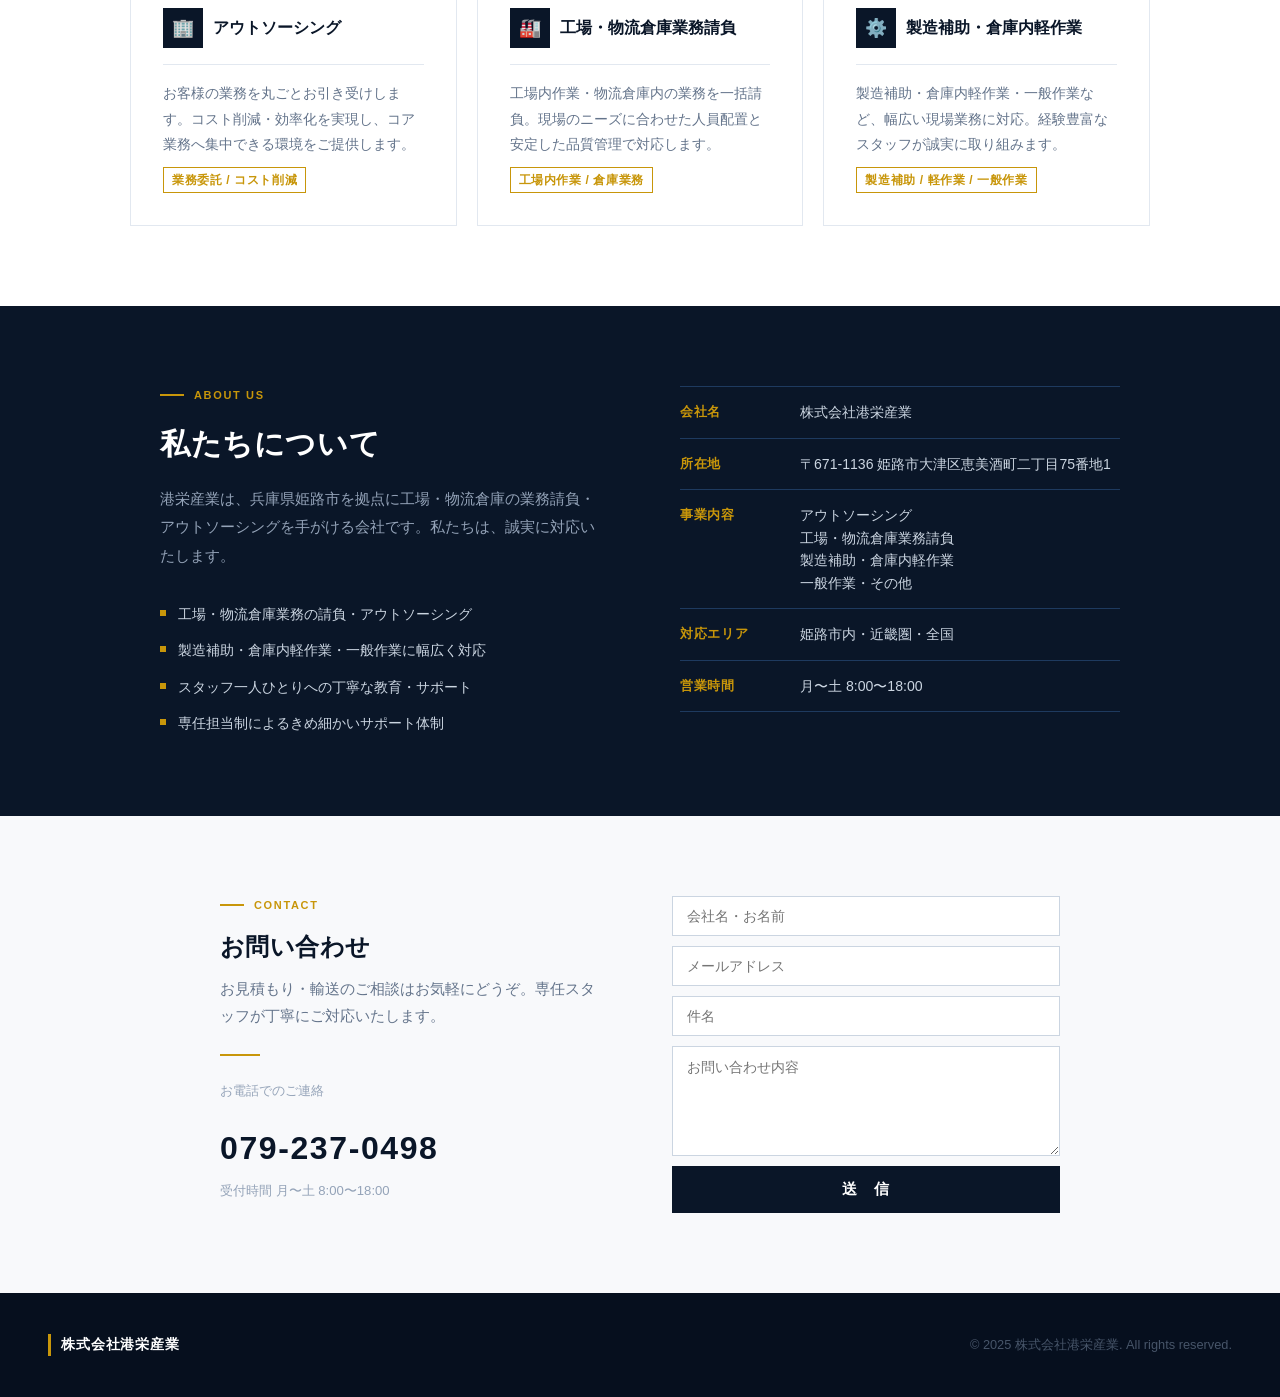
==== commit 47f0d213: "TOPヒーローに動画をオーバーレイ表示（テキストを動画上にレイヤー）" ====
--- a/index.html
+++ b/index.html
@@ -22,10 +22,11 @@
 
 /* HERO */
 .hero{background:#0A1628;padding:6rem 3rem 5rem;position:relative;overflow:hidden}
-.hero-bg-lines{position:absolute;inset:0;opacity:.06}
-.hero-accent{position:absolute;top:0;right:0;width:50%;height:100%;background:linear-gradient(135deg,transparent 40%,#1a2d4a 100%)}
-.hero-stripe{position:absolute;bottom:0;left:0;right:0;height:4px;background:linear-gradient(90deg,#C8960A 0%,#E8B420 50%,#C8960A 100%)}
-.hero-inner{position:relative;z-index:1;max-width:960px;margin:0 auto;display:grid;grid-template-columns:1fr 1fr;gap:4rem;align-items:center}
+.hero-video{position:absolute;inset:0;width:100%;height:100%;object-fit:cover;z-index:0}
+.hero-overlay{position:absolute;inset:0;background:rgba(6,15,30,0.62);z-index:1}
+.hero-accent{position:absolute;top:0;right:0;width:50%;height:100%;background:linear-gradient(135deg,transparent 40%,rgba(26,45,74,0.5) 100%);z-index:2}
+.hero-stripe{position:absolute;bottom:0;left:0;right:0;height:4px;background:linear-gradient(90deg,#C8960A 0%,#E8B420 50%,#C8960A 100%);z-index:2}
+.hero-inner{position:relative;z-index:3;max-width:960px;margin:0 auto;display:grid;grid-template-columns:1fr 1fr;gap:4rem;align-items:center}
 .hero-eyebrow{display:flex;align-items:center;gap:10px;margin-bottom:1.2rem}
 .hero-eyebrow span{font-size:11px;color:#C8960A;font-weight:700;letter-spacing:.15em;text-transform:uppercase}
 .hero-eyebrow::before{content:'';display:block;width:32px;height:2px;background:#C8960A}
@@ -177,15 +178,10 @@
   <a href="contact.html">お問い合わせ</a>
 </div>
 
-<!-- VIDEO -->
-<div class="video-section">
-  <div class="video-wrapper">
-    <video src="TOPムービー.mp4" autoplay muted loop playsinline></video>
-  </div>
-</div>
-
 <!-- HERO -->
 <div class="hero">
+  <video class="hero-video" src="TOPムービー.mp4" autoplay muted loop playsinline></video>
+  <div class="hero-overlay"></div>
   <div class="hero-accent"></div>
   <div class="hero-stripe"></div>
   <div class="hero-inner">
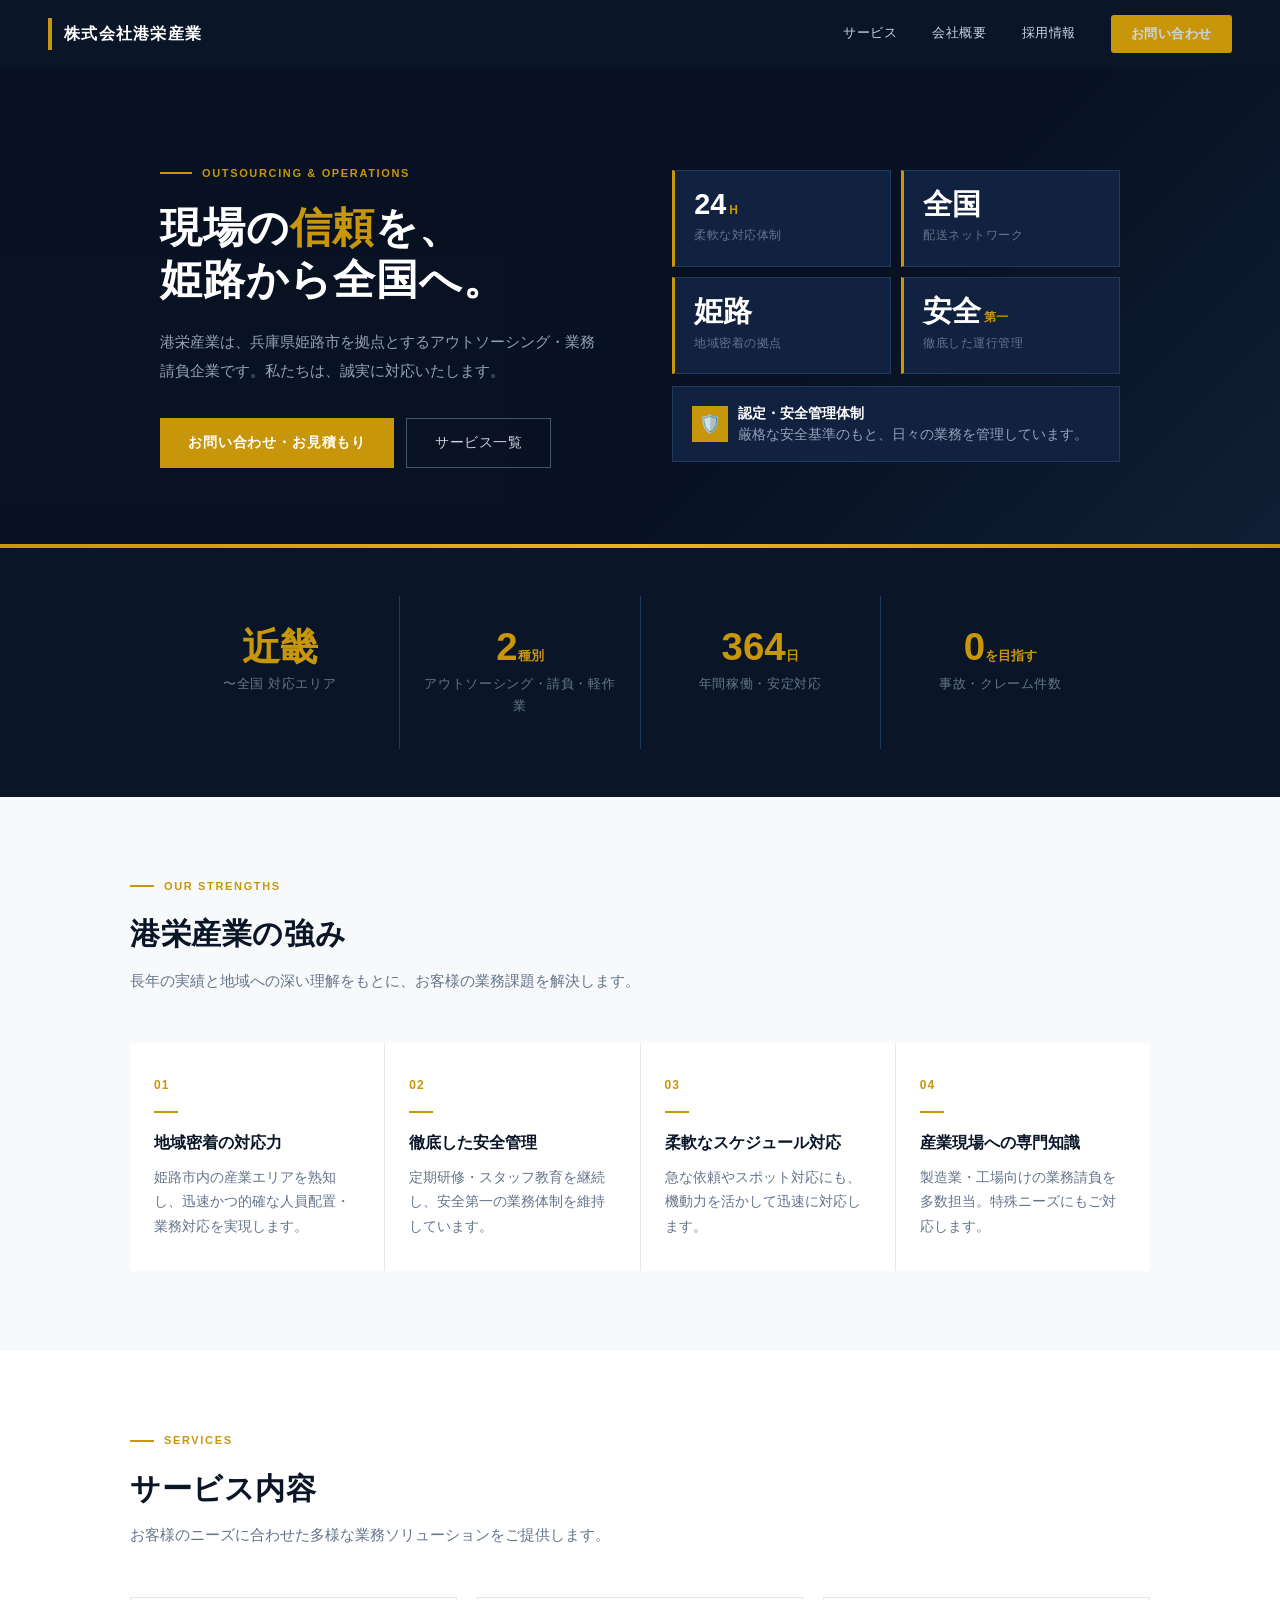
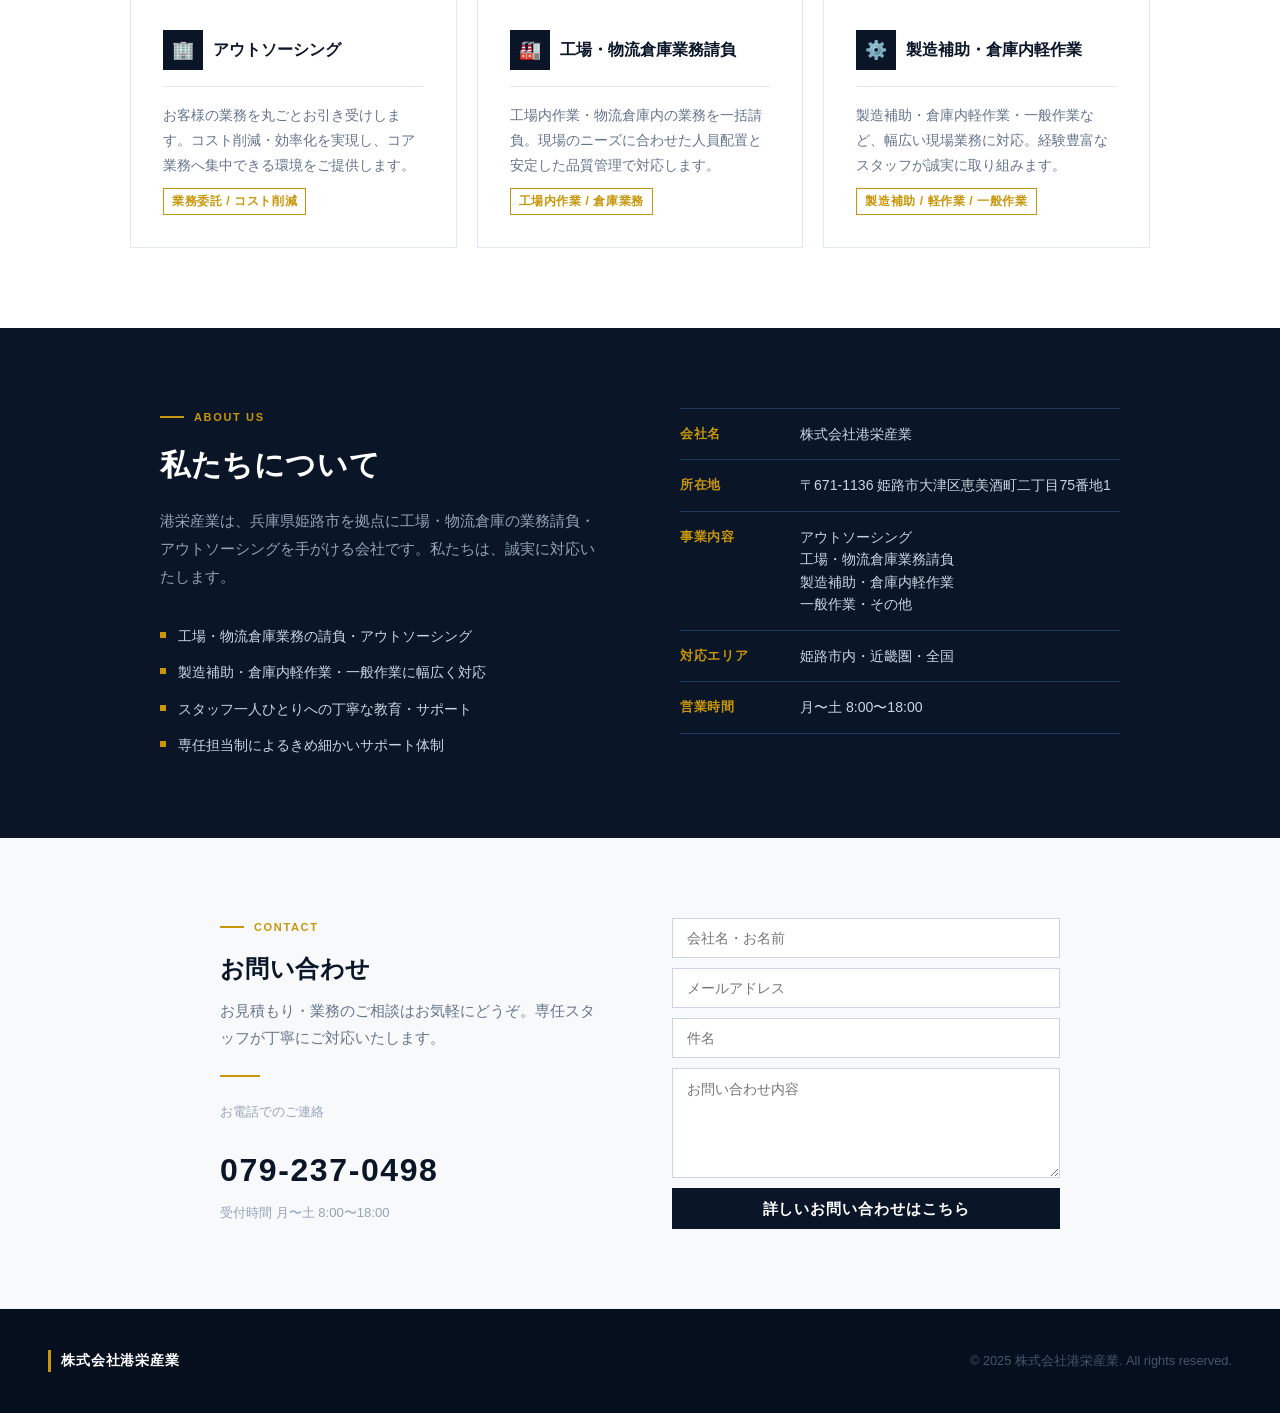
==== commit 1e74abdd: "インタラクティブ・レスポンシブ強化：全ページアップグレード - css/enhancements.css 新規作成：スクロールリビール・ヒーローアニメ・カードホバー・FAQアコーディオン・フォームバリ" ====
--- a/index.html
+++ b/index.html
@@ -34,13 +34,13 @@
 .hero h1 em{color:#C8960A;font-style:normal}
 .hero-desc{font-size:.95rem;color:#94A3B8;line-height:1.9;margin-bottom:2rem}
 .hero-btns{display:flex;gap:12px;flex-wrap:wrap}
-.btn-gold{background:#C8960A;color:#fff;padding:13px 28px;font-size:14px;font-weight:700;letter-spacing:.06em;border:none;cursor:pointer;transition:background .2s}
+.btn-gold{background:#C8960A;color:#fff;padding:13px 28px;font-size:14px;font-weight:700;letter-spacing:.06em;border:none;cursor:pointer;transition:background .2s;display:inline-block}
 .btn-gold:hover{background:#A87808}
-.btn-ghost{border:1px solid #475569;color:#CBD5E1;padding:12px 28px;font-size:14px;letter-spacing:.04em;transition:border-color .2s,color .2s}
+.btn-ghost{border:1px solid #475569;color:#CBD5E1;padding:12px 28px;font-size:14px;letter-spacing:.04em;transition:border-color .2s,color .2s;display:inline-block}
 .btn-ghost:hover{border-color:#CBD5E1;color:#fff}
 .hero-visual{display:flex;flex-direction:column;gap:12px}
 .hero-stat-cards{display:grid;grid-template-columns:1fr 1fr;gap:10px}
-.hsc{background:#112240;border:1px solid #1E3A5F;padding:1.2rem;border-left:3px solid #C8960A}
+.hsc{background:#112240;border:1px solid #1E3A5F;padding:1.2rem;border-left:3px solid #C8960A;cursor:default}
 .hsc-num{font-size:1.8rem;font-weight:800;color:#fff;line-height:1}
 .hsc-unit{font-size:.75rem;color:#C8960A;font-weight:700;margin-left:3px}
 .hsc-label{font-size:.78rem;color:#64748B;margin-top:4px;letter-spacing:.04em}
@@ -48,14 +48,6 @@
 .hbr-icon{width:36px;height:36px;background:#C8960A;display:flex;align-items:center;justify-content:center;font-size:18px;flex-shrink:0}
 .hbr-text{font-size:.85rem;color:#94A3B8;line-height:1.5}
 .hbr-text strong{color:#fff;display:block;font-size:.9rem}
-
-/* VIDEO */
-.video-section{background:#060F1E;padding:0}
-.video-wrapper{position:relative;width:100%;aspect-ratio:16/9;background:#0A1628;overflow:hidden;display:flex;align-items:center;justify-content:center}
-.video-wrapper video{width:100%;height:100%;object-fit:cover;display:block}
-.video-placeholder{position:absolute;inset:0;display:flex;flex-direction:column;align-items:center;justify-content:center;gap:16px;color:#475569;pointer-events:none}
-.video-placeholder .vp-icon{width:72px;height:72px;border:2px solid #1E3A5F;border-radius:50%;display:flex;align-items:center;justify-content:center;font-size:28px}
-.video-placeholder p{font-size:.85rem;letter-spacing:.08em}
 
 /* DIVIDER */
 .divider-bar{height:4px;background:#0A1628}
@@ -120,8 +112,7 @@
 .contact-tel-sub{font-size:.82rem;color:#94A3B8}
 .contact-divider{width:40px;height:2px;background:#C8960A;margin:1.5rem 0}
 .form-group{display:flex;flex-direction:column;gap:10px}
-.form-group input,.form-group textarea{padding:11px 14px;border:1px solid #CBD5E1;font-size:.9rem;font-family:inherit;color:#1a1a1a;background:#fff;transition:border-color .2s;border-radius:0}
-.form-group input:focus,.form-group textarea:focus{outline:none;border-color:#0A1628}
+.form-group input,.form-group textarea{padding:11px 14px;border:1px solid #CBD5E1;font-size:.9rem;font-family:inherit;color:#1a1a1a;background:#fff;border-radius:0}
 .form-group textarea{height:110px;resize:vertical}
 .form-submit{background:#0A1628;color:#fff;padding:13px;font-size:.95rem;font-weight:700;letter-spacing:.06em;cursor:pointer;border:none;width:100%;transition:background .2s}
 .form-submit:hover{background:#C8960A}
@@ -154,6 +145,7 @@
   section{padding:3.5rem 1.5rem}
 }
 </style>
+<link rel="stylesheet" href="css/enhancements.css">
 </head>
 <body>
 
@@ -186,36 +178,36 @@
   <div class="hero-stripe"></div>
   <div class="hero-inner">
     <div>
-      <div class="hero-eyebrow"><span>Logistics &amp; Transportation</span></div>
-      <h1>現場の<em>信頼</em>を、<br>姫路から全国へ。</h1>
-      <p class="hero-desc">港栄産業は、兵庫県姫路市を拠点とするアウトソーシング・業務請負企業です。私たちは、誠実に対応いたします。</p>
-      <div class="hero-btns">
+      <div class="hero-eyebrow hero-anim-1"><span>Outsourcing &amp; Operations</span></div>
+      <h1 class="hero-anim-2">現場の<em>信頼</em>を、<br>姫路から全国へ。</h1>
+      <p class="hero-desc hero-anim-3">港栄産業は、兵庫県姫路市を拠点とするアウトソーシング・業務請負企業です。私たちは、誠実に対応いたします。</p>
+      <div class="hero-btns hero-anim-4">
         <a href="contact.html" class="btn-gold">お問い合わせ・お見積もり</a>
         <a href="service.html" class="btn-ghost">サービス一覧</a>
       </div>
     </div>
     <div class="hero-visual">
       <div class="hero-stat-cards">
-        <div class="hsc">
+        <div class="hsc reveal d1">
           <div><span class="hsc-num">24</span><span class="hsc-unit">H</span></div>
           <div class="hsc-label">柔軟な対応体制</div>
         </div>
-        <div class="hsc">
+        <div class="hsc reveal d2">
           <div><span class="hsc-num">全国</span></div>
           <div class="hsc-label">配送ネットワーク</div>
         </div>
-        <div class="hsc">
+        <div class="hsc reveal d3">
           <div><span class="hsc-num">姫路</span></div>
           <div class="hsc-label">地域密着の拠点</div>
         </div>
-        <div class="hsc">
+        <div class="hsc reveal d4">
           <div><span class="hsc-num">安全</span><span class="hsc-unit">第一</span></div>
           <div class="hsc-label">徹底した運行管理</div>
         </div>
       </div>
-      <div class="hero-badge-row">
+      <div class="hero-badge-row reveal d5">
         <div class="hbr-icon">🛡️</div>
-        <div class="hbr-text"><strong>認定・安全管理体制</strong>厳格な安全基準のもと、毎日の運行を管理しています。</div>
+        <div class="hbr-text"><strong>認定・安全管理体制</strong>厳格な安全基準のもと、日々の業務を管理しています。</div>
       </div>
     </div>
   </div>
@@ -224,19 +216,19 @@
 <!-- NUMBERS BAND -->
 <div class="numbers-band">
   <div class="numbers-inner">
-    <div class="nb-item">
+    <div class="nb-item reveal d1">
       <div><span class="nb-num">近畿</span></div>
       <div class="nb-label">〜全国 対応エリア</div>
     </div>
-    <div class="nb-item">
-      <div><span class="nb-num">3</span><span class="nb-unit">種別</span></div>
-      <div class="nb-label">大・中・小型 車両対応</div>
-    </div>
-    <div class="nb-item">
-      <div><span class="nb-num">365</span><span class="nb-unit">日</span></div>
-      <div class="nb-label">年間稼働・安定輸送</div>
-    </div>
-    <div class="nb-item">
+    <div class="nb-item reveal d2">
+      <div><span class="nb-num" data-count="3">3</span><span class="nb-unit">種別</span></div>
+      <div class="nb-label">アウトソーシング・請負・軽作業</div>
+    </div>
+    <div class="nb-item reveal d3">
+      <div><span class="nb-num" data-count="365">365</span><span class="nb-unit">日</span></div>
+      <div class="nb-label">年間稼働・安定対応</div>
+    </div>
+    <div class="nb-item reveal d4">
       <div><span class="nb-num">0</span><span class="nb-unit">を目指す</span></div>
       <div class="nb-label">事故・クレーム件数</div>
     </div>
@@ -246,33 +238,33 @@
 <!-- FEATURES -->
 <section class="features" id="features">
   <div class="inner">
-    <div class="section-eyebrow"><span>Our Strengths</span></div>
-    <h2 class="section-title">港栄産業の強み</h2>
-    <p class="section-sub">長年の実績と地域への深い理解をもとに、お客様のロジスティクス課題を解決します。</p>
+    <div class="section-eyebrow reveal"><span>Our Strengths</span></div>
+    <h2 class="section-title reveal">港栄産業の強み</h2>
+    <p class="section-sub reveal">長年の実績と地域への深い理解をもとに、お客様の業務課題を解決します。</p>
     <div class="features-grid">
-      <div class="fc">
+      <div class="fc reveal d1">
         <div class="fc-num">01</div>
         <div class="fc-line"></div>
         <div class="fc-title">地域密着の対応力</div>
-        <div class="fc-desc">姫路市内の道路・産業エリアを熟知し、迅速かつ的確なルート選定を実現します。</div>
-      </div>
-      <div class="fc">
+        <div class="fc-desc">姫路市内の産業エリアを熟知し、迅速かつ的確な人員配置・業務対応を実現します。</div>
+      </div>
+      <div class="fc reveal d2">
         <div class="fc-num">02</div>
         <div class="fc-line"></div>
         <div class="fc-title">徹底した安全管理</div>
-        <div class="fc-desc">定期点検・ドライバー教育を継続し、安全第一の輸送体制を維持しています。</div>
-      </div>
-      <div class="fc">
+        <div class="fc-desc">定期研修・スタッフ教育を継続し、安全第一の業務体制を維持しています。</div>
+      </div>
+      <div class="fc reveal d3">
         <div class="fc-num">03</div>
         <div class="fc-line"></div>
         <div class="fc-title">柔軟なスケジュール対応</div>
-        <div class="fc-desc">急なスポット依頼や時間指定配送にも、機動力を活かして対応します。</div>
-      </div>
-      <div class="fc">
+        <div class="fc-desc">急な依頼やスポット対応にも、機動力を活かして迅速に対応します。</div>
+      </div>
+      <div class="fc reveal d4">
         <div class="fc-num">04</div>
         <div class="fc-line"></div>
-        <div class="fc-title">産業物流への専門知識</div>
-        <div class="fc-desc">製造業・工場向けの定期輸送を多数担当。特殊ニーズにもご対応します。</div>
+        <div class="fc-title">産業現場への専門知識</div>
+        <div class="fc-desc">製造業・工場向けの業務請負を多数担当。特殊ニーズにもご対応します。</div>
       </div>
     </div>
   </div>
@@ -281,11 +273,11 @@
 <!-- SERVICES -->
 <section class="services" id="services">
   <div class="inner">
-    <div class="section-eyebrow"><span>Services</span></div>
-    <h2 class="section-title">サービス内容</h2>
-    <p class="section-sub">お客様のニーズに合わせた多様な輸送ソリューションをご提供します。</p>
+    <div class="section-eyebrow reveal"><span>Services</span></div>
+    <h2 class="section-title reveal">サービス内容</h2>
+    <p class="section-sub reveal">お客様のニーズに合わせた多様な業務ソリューションをご提供します。</p>
     <div class="services-grid">
-      <div class="sv">
+      <div class="sv reveal d1">
         <div class="sv-head">
           <div class="sv-icon">🏢</div>
           <div class="sv-name">アウトソーシング</div>
@@ -293,7 +285,7 @@
         <div class="sv-desc">お客様の業務を丸ごとお引き受けします。コスト削減・効率化を実現し、コア業務へ集中できる環境をご提供します。</div>
         <div class="sv-tag">業務委託 / コスト削減</div>
       </div>
-      <div class="sv">
+      <div class="sv reveal d2">
         <div class="sv-head">
           <div class="sv-icon">🏭</div>
           <div class="sv-name">工場・物流倉庫業務請負</div>
@@ -301,7 +293,7 @@
         <div class="sv-desc">工場内作業・物流倉庫内の業務を一括請負。現場のニーズに合わせた人員配置と安定した品質管理で対応します。</div>
         <div class="sv-tag">工場内作業 / 倉庫業務</div>
       </div>
-      <div class="sv">
+      <div class="sv reveal d3">
         <div class="sv-head">
           <div class="sv-icon">⚙️</div>
           <div class="sv-name">製造補助・倉庫内軽作業</div>
@@ -316,7 +308,7 @@
 <!-- ABOUT -->
 <section class="about" id="about">
   <div class="about-inner">
-    <div>
+    <div class="reveal-left">
       <div class="section-eyebrow"><span>About Us</span></div>
       <h2 class="section-title">私たちについて</h2>
       <p class="about-desc">港栄産業は、兵庫県姫路市を拠点に工場・物流倉庫の業務請負・アウトソーシングを手がける会社です。私たちは、誠実に対応いたします。</p>
@@ -327,7 +319,7 @@
         <div class="al-item"><div class="al-dot"></div><div class="al-text">専任担当制によるきめ細かいサポート体制</div></div>
       </div>
     </div>
-    <div>
+    <div class="reveal-right">
       <div class="about-table">
         <div class="at-row"><div class="at-th">会社名</div><div class="at-td">株式会社港栄産業</div></div>
         <div class="at-row"><div class="at-th">所在地</div><div class="at-td">〒671-1136 姫路市大津区恵美酒町二丁目75番地1</div></div>
@@ -342,22 +334,22 @@
 <!-- CONTACT -->
 <section class="contact" id="contact">
   <div class="contact-inner">
-    <div class="contact-info">
+    <div class="contact-info reveal-left">
       <div class="section-eyebrow"><span>Contact</span></div>
       <h2 class="section-title">お問い合わせ</h2>
-      <p class="section-sub" style="margin-top:.5rem">お見積もり・輸送のご相談はお気軽にどうぞ。専任スタッフが丁寧にご対応いたします。</p>
+      <p class="section-sub" style="margin-top:.5rem">お見積もり・業務のご相談はお気軽にどうぞ。専任スタッフが丁寧にご対応いたします。</p>
       <div class="contact-divider"></div>
       <p style="font-size:.82rem;color:#94A3B8">お電話でのご連絡</p>
       <div class="contact-tel">079-237-0498</div>
       <div class="contact-tel-sub">受付時間 月〜土 8:00〜18:00</div>
     </div>
-    <div>
+    <div class="reveal-right">
       <div class="form-group">
         <input type="text" placeholder="会社名・お名前">
         <input type="email" placeholder="メールアドレス">
         <input type="text" placeholder="件名">
         <textarea placeholder="お問い合わせ内容"></textarea>
-        <button class="form-submit">送　信</button>
+        <a href="contact.html" class="form-submit" style="display:block;text-align:center;text-decoration:none;line-height:1">詳しいお問い合わせはこちら</a>
       </div>
     </div>
   </div>
@@ -372,10 +364,6 @@
   <div class="f-copy">© 2025 株式会社港栄産業. All rights reserved.</div>
 </footer>
 
-<script>
-const btn=document.getElementById('hamburger');
-const menu=document.getElementById('mobile-menu');
-btn.addEventListener('click',()=>{btn.classList.toggle('open');menu.classList.toggle('open');});
-</script>
+<script src="js/main.js" defer></script>
 </body>
 </html>
--- a/css/enhancements.css
+++ b/css/enhancements.css
@@ -0,0 +1,208 @@
+/* ============================================
+   ENHANCEMENTS — 株式会社港栄産業
+   ============================================ */
+
+html { scroll-behavior: smooth; }
+
+/* ---- Scroll Reveal ---- */
+.reveal {
+  opacity: 0;
+  transform: translateY(28px);
+  transition: opacity .7s cubic-bezier(.22,1,.36,1), transform .7s cubic-bezier(.22,1,.36,1);
+}
+.reveal-left {
+  opacity: 0;
+  transform: translateX(-32px);
+  transition: opacity .7s cubic-bezier(.22,1,.36,1), transform .7s cubic-bezier(.22,1,.36,1);
+}
+.reveal-right {
+  opacity: 0;
+  transform: translateX(32px);
+  transition: opacity .7s cubic-bezier(.22,1,.36,1), transform .7s cubic-bezier(.22,1,.36,1);
+}
+.reveal.in, .reveal-left.in, .reveal-right.in {
+  opacity: 1;
+  transform: none;
+}
+
+/* Stagger delays */
+.d1 { transition-delay: .07s }
+.d2 { transition-delay: .15s }
+.d3 { transition-delay: .23s }
+.d4 { transition-delay: .31s }
+.d5 { transition-delay: .39s }
+
+/* ---- Nav scroll effect ---- */
+nav { transition: box-shadow .3s ease; }
+nav.is-scrolled { box-shadow: 0 4px 22px rgba(0,0,0,.4); }
+
+/* Nav link underline animation */
+.nav-links a:not(.nav-cta) {
+  position: relative;
+  padding-bottom: 2px;
+}
+.nav-links a:not(.nav-cta)::after {
+  content: '';
+  position: absolute;
+  bottom: -3px; left: 0;
+  width: 0; height: 1px;
+  background: #C8960A;
+  transition: width .25s ease;
+}
+.nav-links a:not(.nav-cta):hover::after,
+.nav-links a:not(.nav-cta).active::after { width: 100%; }
+
+/* ---- Mobile menu overlay ---- */
+.mob-overlay {
+  display: none;
+  position: fixed; inset: 0;
+  background: rgba(0,0,0,.52);
+  z-index: 97;
+  cursor: pointer;
+  animation: overlayIn .2s ease;
+}
+.mob-overlay.show { display: block; }
+@keyframes overlayIn { from { opacity: 0 } to { opacity: 1 } }
+
+/* ---- Hero entrance ---- */
+@keyframes slideUp {
+  from { opacity: 0; transform: translateY(24px); }
+  to   { opacity: 1; transform: none; }
+}
+.hero-anim-1 { animation: slideUp .75s cubic-bezier(.22,1,.36,1) .05s both; }
+.hero-anim-2 { animation: slideUp .75s cubic-bezier(.22,1,.36,1) .18s both; }
+.hero-anim-3 { animation: slideUp .75s cubic-bezier(.22,1,.36,1) .30s both; }
+.hero-anim-4 { animation: slideUp .75s cubic-bezier(.22,1,.36,1) .42s both; }
+
+/* ---- Card hover lift ---- */
+.fc, .sv, .phil-item, .point-card {
+  transition: transform .25s ease, box-shadow .25s ease;
+}
+.fc:hover, .sv:hover, .phil-item:hover, .point-card:hover {
+  transform: translateY(-5px);
+  box-shadow: 0 12px 30px rgba(0,0,0,.10);
+}
+.hsc {
+  transition: border-color .2s, background .2s;
+}
+.hsc:hover {
+  border-color: #C8960A;
+  background: #152b4a;
+}
+
+/* ---- Service image zoom ---- */
+.sv-visual { overflow: hidden; }
+.sv-visual img { transition: transform .55s ease; }
+.sv-block:hover .sv-visual img { transform: scale(1.05); }
+
+/* ---- Info card hover ---- */
+.info-card {
+  transition: transform .25s ease, box-shadow .25s ease;
+}
+.info-card:hover {
+  transform: translateY(-3px);
+  box-shadow: 0 8px 20px rgba(0,0,0,.07);
+}
+
+/* ---- FAQ smooth accordion ---- */
+.faq-a {
+  display: block !important;
+  max-height: 0;
+  overflow: hidden;
+  padding-top: 0 !important;
+  padding-bottom: 0 !important;
+  border-top: none !important;
+  transition: max-height .38s ease, padding .25s ease;
+}
+.faq-item.open .faq-a {
+  max-height: 300px;
+  padding: 1rem 1.4rem 1.2rem !important;
+  border-top: 1px solid #E2E8F0 !important;
+}
+.faq-q { cursor: pointer; user-select: none; }
+.faq-q::after { transition: transform .25s ease; }
+.faq-item.open .faq-q::after { content: '－'; }
+
+/* ---- Form enhancements ---- */
+.form-group input, .form-group textarea, .form-group select {
+  transition: border-color .2s, box-shadow .2s;
+}
+.form-group input:focus, .form-group textarea:focus, .form-group select:focus {
+  outline: none;
+  border-color: #0A1628;
+  box-shadow: 0 0 0 3px rgba(10,22,40,.09);
+}
+.form-group.err input, .form-group.err textarea, .form-group.err select {
+  border-color: #dc2626 !important;
+  box-shadow: 0 0 0 3px rgba(220,38,38,.1);
+}
+.err-msg {
+  display: none;
+  font-size: .76rem;
+  color: #dc2626;
+  margin-top: 4px;
+}
+.form-group.err .err-msg { display: block; }
+
+.privacy-wrap.err { outline: 2px solid #dc2626; outline-offset: 3px; border-radius: 2px; }
+
+#form-success {
+  display: none;
+  background: #f0fdf4;
+  border: 1px solid #86efac;
+  color: #166534;
+  padding: 1.6rem;
+  text-align: center;
+  font-weight: 700;
+  font-size: 1rem;
+  margin-top: 1rem;
+  border-radius: 2px;
+}
+
+/* ---- Button ripple ---- */
+.btn-gold, .nav-cta, .form-submit, .submit-btn {
+  position: relative;
+  overflow: hidden;
+}
+.btn-gold::before, .nav-cta::before, .form-submit::before, .submit-btn::before {
+  content: '';
+  position: absolute;
+  inset: 0;
+  background: rgba(255,255,255,.07);
+  opacity: 0;
+  transition: opacity .2s;
+}
+.btn-gold:hover::before, .nav-cta:hover::before,
+.form-submit:hover::before, .submit-btn:hover::before { opacity: 1; }
+
+/* ---- Flow step hover ---- */
+.flow-item, .fl-item {
+  transition: transform .2s ease;
+}
+.flow-item:hover .flow-num,
+.fl-item:hover .fl-num {
+  background: #C8960A;
+  color: #fff;
+  transition: background .2s, color .2s;
+}
+
+/* ---- History timeline ---- */
+.hl-item {
+  opacity: 0;
+  transform: translateX(-18px);
+  transition: opacity .55s ease, transform .55s ease;
+}
+.hl-item.in {
+  opacity: 1;
+  transform: none;
+}
+
+/* ---- Page hero entrance ---- */
+.page-hero h1,
+.page-hero p,
+.page-hero .breadcrumb {
+  animation: slideUp .7s cubic-bezier(.22,1,.36,1) both;
+}
+.page-hero .breadcrumb { animation-delay: .05s; }
+.page-hero h1         { animation-delay: .15s; }
+.page-hero p          { animation-delay: .25s; }
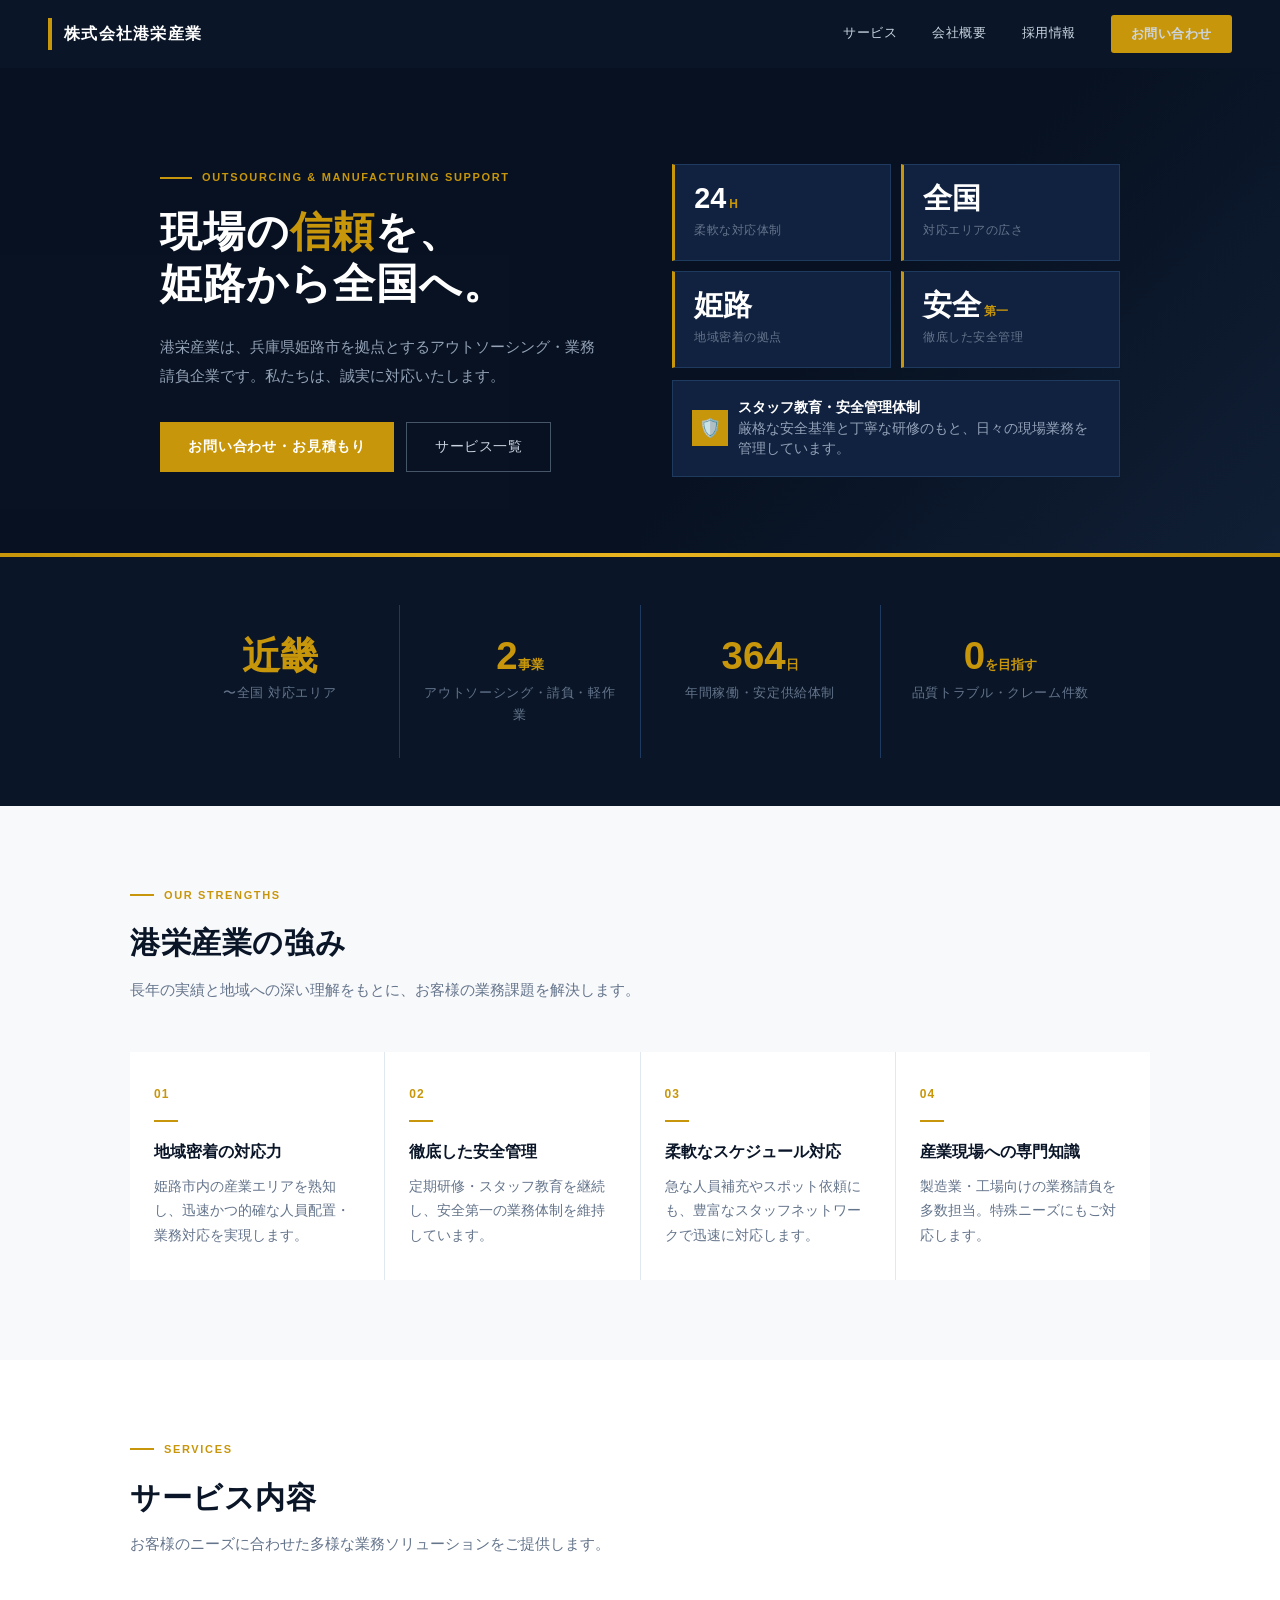
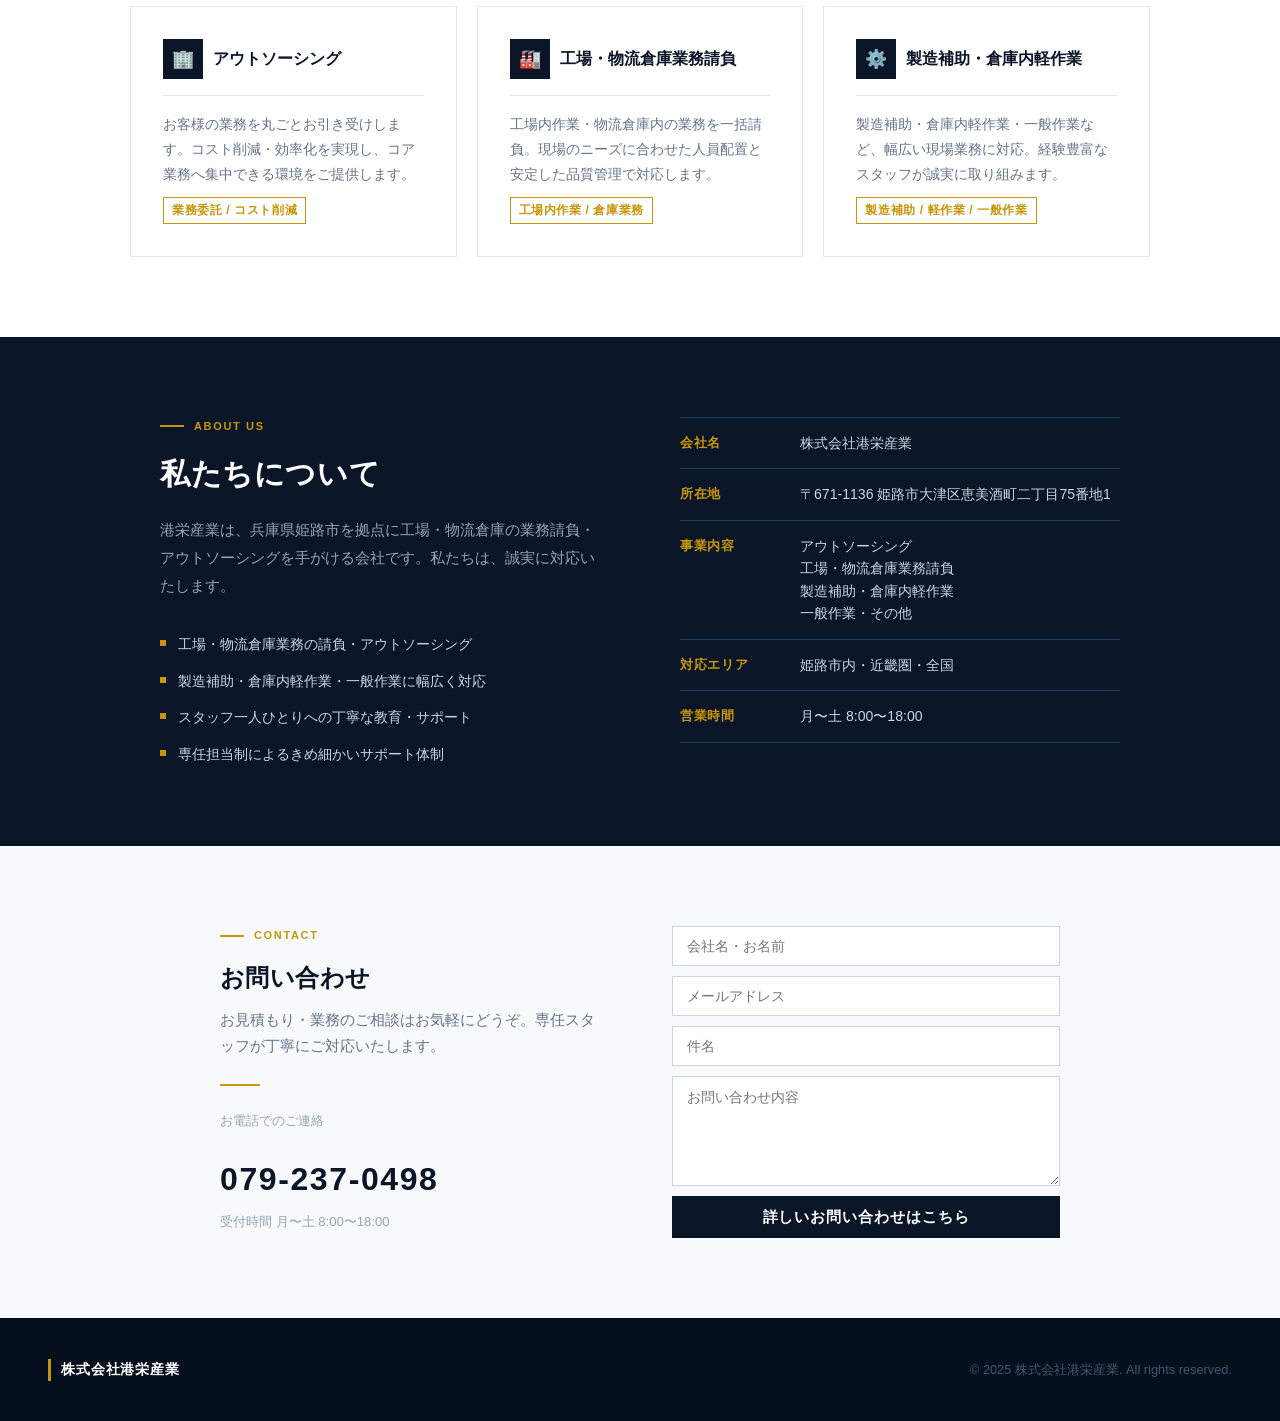
==== commit a8a1834e: "テキスト修正：物流会社表現→工場・倉庫業務請負に統一 - index.html：「配送ネットワーク」→「対応エリアの広さ」、「運行管理」→「安全管理」、「スポット対応」→「急な人員補充」、数字バンドの" ====
--- a/index.html
+++ b/index.html
@@ -178,7 +178,7 @@
   <div class="hero-stripe"></div>
   <div class="hero-inner">
     <div>
-      <div class="hero-eyebrow hero-anim-1"><span>Outsourcing &amp; Operations</span></div>
+      <div class="hero-eyebrow hero-anim-1"><span>Outsourcing &amp; Manufacturing Support</span></div>
       <h1 class="hero-anim-2">現場の<em>信頼</em>を、<br>姫路から全国へ。</h1>
       <p class="hero-desc hero-anim-3">港栄産業は、兵庫県姫路市を拠点とするアウトソーシング・業務請負企業です。私たちは、誠実に対応いたします。</p>
       <div class="hero-btns hero-anim-4">
@@ -194,7 +194,7 @@
         </div>
         <div class="hsc reveal d2">
           <div><span class="hsc-num">全国</span></div>
-          <div class="hsc-label">配送ネットワーク</div>
+          <div class="hsc-label">対応エリアの広さ</div>
         </div>
         <div class="hsc reveal d3">
           <div><span class="hsc-num">姫路</span></div>
@@ -202,12 +202,12 @@
         </div>
         <div class="hsc reveal d4">
           <div><span class="hsc-num">安全</span><span class="hsc-unit">第一</span></div>
-          <div class="hsc-label">徹底した運行管理</div>
+          <div class="hsc-label">徹底した安全管理</div>
         </div>
       </div>
       <div class="hero-badge-row reveal d5">
         <div class="hbr-icon">🛡️</div>
-        <div class="hbr-text"><strong>認定・安全管理体制</strong>厳格な安全基準のもと、日々の業務を管理しています。</div>
+        <div class="hbr-text"><strong>スタッフ教育・安全管理体制</strong>厳格な安全基準と丁寧な研修のもと、日々の現場業務を管理しています。</div>
       </div>
     </div>
   </div>
@@ -221,16 +221,16 @@
       <div class="nb-label">〜全国 対応エリア</div>
     </div>
     <div class="nb-item reveal d2">
-      <div><span class="nb-num" data-count="3">3</span><span class="nb-unit">種別</span></div>
+      <div><span class="nb-num" data-count="3">3</span><span class="nb-unit">事業</span></div>
       <div class="nb-label">アウトソーシング・請負・軽作業</div>
     </div>
     <div class="nb-item reveal d3">
       <div><span class="nb-num" data-count="365">365</span><span class="nb-unit">日</span></div>
-      <div class="nb-label">年間稼働・安定対応</div>
+      <div class="nb-label">年間稼働・安定供給体制</div>
     </div>
     <div class="nb-item reveal d4">
       <div><span class="nb-num">0</span><span class="nb-unit">を目指す</span></div>
-      <div class="nb-label">事故・クレーム件数</div>
+      <div class="nb-label">品質トラブル・クレーム件数</div>
     </div>
   </div>
 </div>
@@ -258,7 +258,7 @@
         <div class="fc-num">03</div>
         <div class="fc-line"></div>
         <div class="fc-title">柔軟なスケジュール対応</div>
-        <div class="fc-desc">急な依頼やスポット対応にも、機動力を活かして迅速に対応します。</div>
+        <div class="fc-desc">急な人員補充やスポット依頼にも、豊富なスタッフネットワークで迅速に対応します。</div>
       </div>
       <div class="fc reveal d4">
         <div class="fc-num">04</div>
